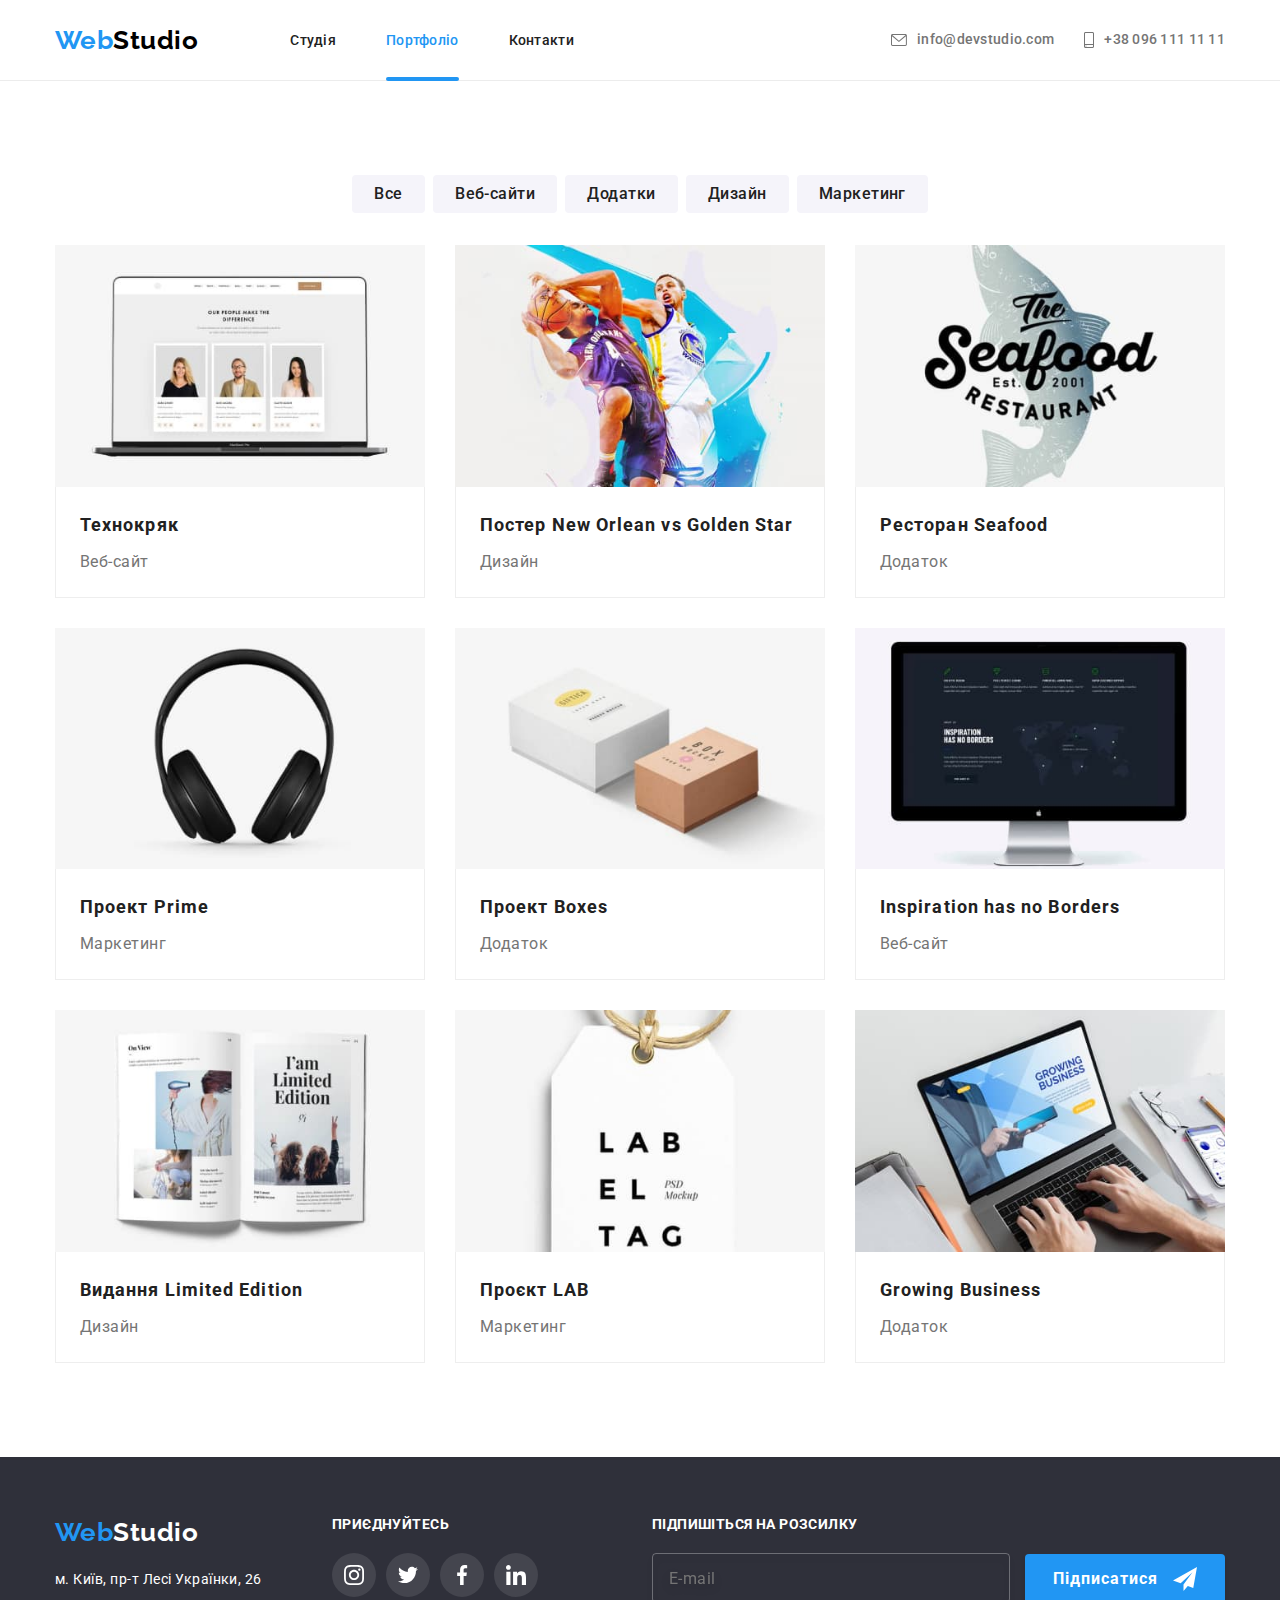
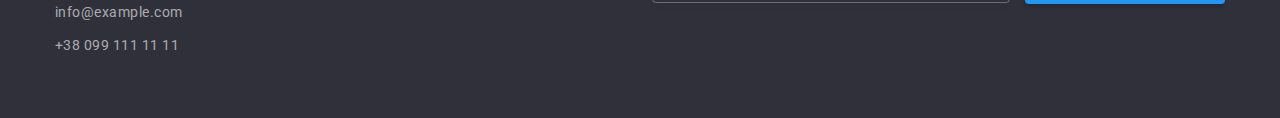
==== portfolio.html @ dfc49bd6 "HW-8" ====
<!DOCTYPE html>
<html lang="ru">
  <head>
    <meta charset="UTF-8" />
    <meta http-equiv="X-UA-Compatible" content="IE=edge" />
    <meta name="viewport" content="width=device-width, initial-scale=1.0" />
    <title>Портфолио</title>

    <link
      rel="stylesheet"
      href="https://fonts.googleapis.com/css2?family=Raleway:wght@700&family=Roboto:wght@400;500;700;900&display=swap"
    />

    <link
      rel="stylesheet"
      href="https://cdnjs.cloudflare.com/ajax/libs/modern-normalize/1.1.0/modern-normalize.min.css"
    />

    <link rel="stylesheet" href="./css/main.min.css" />
  </head>
  <body>
    <!-- Шапка страницы -->
    <header class="header">
      <div class="container header__container">
        <a class="logo header__logo--positioning" href="./index.html"><span class="logo__initial">Web</span>Studio</a>
        <button data-mobile-menu-open class="button header__button-mobile-menu" type="button"
          aria-label="Відкрити меню навігації по сайту">
          <svg class="icon header__icon-menu" width="24" height="16">
            <use href="./images/icons.svg#icon-menu"></use>
          </svg>
        </button>
        <div data-mobile-menu class="mobile-menu mobile-menu--hidden">
          <button data-mobile-menu-close class="button header__button-mobile-menu header__button-mobile-menu--close"
            type="button" aria-label="Закрити меню навігації по сайту">
            <svg class="icon header__icon-menu" width="24" height="16">
              <use href="./images/icons.svg#icon-menu-close"></use>
            </svg>
          </button>
          <nav class="mobile-menu__nav mobile-menu__nav--gap">
            <ul class="list mobile-menu__list">
              <li class="mobile-menu__item--positioning">
                <a class="mobile-menu__link" href="./index.html">Студія</a>
              </li>
              <li class="mobile-menu__item--positioning">
                <a class="mobile-menu__link mobile-menu__item--current" href="./portfolio.html">Портфоліо</a>
              </li>
              <li class="mobile-menu__item--positioning">
                <a class="mobile-menu__link" href="#">Контакти</a>
              </li>
            </ul>
          </nav>
          <div class="mobile-menu__contact-thumb">
            <a class="mobile-menu__link mobile-menu__contact-tel mobile-menu__contact--positioning"
              href="tel:+380961111111">
              +38 096 111 11 11
            </a>
            <a class="mobile-menu__link mobile-menu__contact-mail mobile-menu__contact--positioning"
              href="mailto:info@devstudio.com">
              info@devstudio.com
            </a>
          </div>
          <ul class="list mobile-menu__social">
            <li class="mobile-menu__social-line mobile-menu__social-item--positioning">
              <a class="mobile-menu__link mobile-menu__social-item" href="#">Instagram</a>
            </li>
            <li class="mobile-menu__social-line mobile-menu__social-item--positioning">
              <a class="mobile-menu__link mobile-menu__social-item" href="#">Twitter</a>
            </li>
            <li class="mobile-menu__social-line mobile-menu__social-item--positioning">
              <a class="mobile-menu__link mobile-menu__social-item" href="#">Facebook</a>
            </li>
            <li class="mobile-menu__social-line mobile-menu__social-item--positioning">
              <a class="mobile-menu__link mobile-menu__social-item" href="#">LinkedIn</a>
            </li>
          </ul>
        </div>
        <nav class="menu-nav menu-nav--gap">
          <ul class="list menu-nav__list menu-nav--gap">
            <li class="menu-nav__item--positioning">
              <a class="link menu-nav__link" href="./index.html">Студія</a>
            </li>
            <li class="menu-nav__item--positioning">
              <a class="link menu-nav__link menu-nav__link--current" href="./portfolio.html">Портфоліо</a>
            </li>
            <li class="menu-nav__item--positioning">
              <a class="link menu-nav__link" href="#">Контакти</a>
            </li>
          </ul>
        </nav>
        <div class="header__contact-thumb">
          <a class="link header__contact header__contact--positioning" href="mailto:info@devstudio.com">
            <svg class="header__icon header__icon--positioning" width="16" height="12">
              <use href="./images/icons.svg#icon-envelope"></use>
            </svg>
            info@devstudio.com
          </a>
          <a class="link header__contact header__contact--positioning" href="tel:+380961111111">
            <svg class="header__icon header__icon--positioning" width="10" height="16">
              <use href="./images/icons.svg#icon-smartphone"></use>
            </svg>
            +38 096 111 11 11
          </a>
        </div>
      </div>
    </header>
    <main>
      <section class="section example">
        <div class="container">
          <h1 class="visually-hidden">Зразки робіт</h1>
          <ul class="list example__filter-list example__filter-list--positioning">
            <li class="example__filter-item--positioning">
              <button class="button example__button" type="button">Все</button>
            </li>
            <li class="example__filter-item--positioning">
              <button class="button example__button" type="button">Веб-сайти</button>
            </li>
            <li class="example__filter-item--positioning">
              <button class="button example__button" type="button">Додатки</button>
            </li>
            <li class="example__filter-item--positioning">
              <button class="button example__button" type="button">Дизайн</button>
            </li>
            <li class="example__filter-item--positioning">
              <button class="button example__button" type="button">Маркетинг</button>
            </li>
          </ul>
          <ul class="list example__list">
            <li class="example__item">
              <article class="product-card">
                <div class="product-card__img-thumb">
                  <img class="img" srcset="./images/example1@2x.jpg 2x" src="./images/example1.jpg" alt="Зразок веб-сайту" width="370" height="295" />
                  <div class="product-card__img-overlay">
                    <p class="product-card__img-description">
                      Ресурс пропонує комплексні пропозиції з різним рівнем функціоналу та сервісів. Все це дозволить
                      відвідувачу отримати вичерпні відомості про компанію чи приватну особу.
                    </p>
                  </div>
                </div>
                <div class="product-card__tablet">
                  <h2 class="product-card__title title">Технокряк</h2>
                  <p>Веб-сайт</p>
                </div>
              </article>
            </li>
            <li class="example__item">
              <article class="product-card">
                <div class="product-card__img-thumb">
                  <img class="img" srcset="./images/example2@2x.jpg 2x" src="./images/example2.jpg" alt="Зразок дизайну постера" width="370" height="295" />
                  <div class="product-card__img-overlay">
                    <p class="product-card__img-description">
                      Ресурс пропонує комплексні пропозиції з різним рівнем функціоналу та сервісів. Все це дозволить
                      відвідувачу отримати вичерпні відомості про компанію чи приватну особу.
                    </p>
                  </div>
                </div>
                <div class="product-card__tablet">
                  <h2 class="product-card__title title">
                    Постер New Orlean vs Golden Star
                  </h2>
                  <p>Дизайн</p>
                </div>
              </article>
            </li>
            <li class="example__item">
              <article class="product-card">
                <div class="product-card__img-thumb">
                  <img class="img" srcset="./images/example3@2x.jpg 2x" src="./images/example3.jpg" alt="Зразок додатку" width="370" height="295" />
                  <div class="product-card__img-overlay">
                    <p class="product-card__img-description">
                      Ресурс пропонує комплексні пропозиції з різним рівнем функціоналу та сервісів. Все це дозволить
                      відвідувачу отримати вичерпні відомості про компанію чи приватну особу.
                    </p>
                  </div>
                </div>
                <div class="product-card__tablet">
                  <h2 class="product-card__title title">Ресторан Seafood</h2>
                  <p>Додаток</p>
                </div>
              </article>
            </li>
            <li class="example__item">
              <article class="product-card">
                <div class="product-card__img-thumb">
                  <img class="img" srcset="./images/example4@2x.jpg 2x" src="./images/example4.jpg" alt="Зразок маркетинг-проекту" width="370" height="295" />
                  <div class="product-card__img-overlay">
                    <p class="product-card__img-description">
                      Ресурс пропонує комплексні пропозиції з різним рівнем функціоналу та сервісів. Все це дозволить
                      відвідувачу отримати вичерпні відомості про компанію чи приватну особу.
                    </p>
                  </div>
                </div>
                <div class="product-card__tablet">
                  <h2 class="product-card__title title">Проект Prime</h2>
                  <p>Маркетинг</p>
                </div>
              </article>
            </li>
            <li class="example__item">
              <article class="product-card">
                <div class="product-card__img-thumb">
                  <img class="img" srcset="./images/example5@2x.jpg 2x" src="./images/example5.jpg" alt="Зразок додатку" width="370" height="295" />
                  <div class="product-card__img-overlay">
                    <p class="product-card__img-description">
                      Ресурс пропонує комплексні пропозиції з різним рівнем функціоналу та сервісів. Все це дозволить
                      відвідувачу отримати вичерпні відомості про компанію чи приватну особу.
                    </p>
                  </div>
                </div>
                <div class="product-card__tablet">
                  <h2 class="product-card__title title">Проект Boxes</h2>
                  <p>Додаток</p>
                </div>
              </article>
            </li>
            <li class="example__item">
              <article class="product-card">
                <div class="product-card__img-thumb">
                  <img class="img" srcset="./images/example6@2x.jpg 2x" src="./images/example6.jpg" alt="Зразок веб-сайту" width="370" height="295" />
                  <div class="product-card__img-overlay">
                    <p class="product-card__img-description">
                      Ресурс пропонує комплексні пропозиції з різним рівнем функціоналу та сервісів. Все це дозволить
                      відвідувачу отримати вичерпні відомості про компанію чи приватну особу.
                    </p>
                  </div>
                </div>
                <div class="product-card__tablet">
                  <h2 class="product-card__title title">Inspiration has no Borders</h2>
                  <p>Веб-сайт</p>
                </div>
              </article>
            </li>
            <li class="example__item">
              <article class="product-card">
                <div class="product-card__img-thumb">
                  <img class="img" srcset="./images/example7@2x.jpg 2x" src="./images/example7.jpg" alt="Зразок дизайну" width="370" height="295" />
                  <div class="product-card__img-overlay">
                    <p class="product-card__img-description">
                      Ресурс пропонує комплексні пропозиції з різним рівнем функціоналу та сервісів. Все це дозволить
                      відвідувачу отримати вичерпні відомості про компанію чи приватну особу.
                    </p>
                  </div>
                </div>
                <div class="product-card__tablet">
                  <h2 class="product-card__title title">Видання Limited Edition</h2>
                  <p>Дизайн</p>
                </div>
              </article>
            </li>
            <li class="example__item">
              <article class="product-card">
                <div class="product-card__img-thumb">
                  <img class="img" srcset="./images/example8@2x.jpg 2x" src="./images/example8.jpg" alt="Зразок маркетинг-проекту" width="370" height="295" />
                  <div class="product-card__img-overlay">
                    <p class="product-card__img-description">
                      Ресурс пропонує комплексні пропозиції з різним рівнем функціоналу та сервісів. Все це дозволить
                      відвідувачу отримати вичерпні відомості про компанію чи приватну особу.
                    </p>
                  </div>
                </div>
                <div class="product-card__tablet">
                  <h2 class="product-card__title title">Проєкт LAB</h2>
                  <p>Маркетинг</p>
                </div>
              </article>
            </li>
            <li class="example__item">
              <article class="product-card">
                <div class="product-card__img-thumb">
                  <img class="img" srcset="./images/example9@2x.jpg 2x" src="./images/example9.jpg" alt="Зразок додатку" width="370" height="295" />
                  <div class="product-card__img-overlay">
                    <p class="product-card__img-description">
                      Ресурс пропонує комплексні пропозиції з різним рівнем функціоналу та сервісів. Все це дозволить
                      відвідувачу отримати вичерпні відомості про компанію чи приватну особу.
                    </p>
                  </div>
                </div>
                <div class="product-card__tablet">
                  <h2 class="product-card__title title">Growing Business</h2>
                  <p>Додаток</p>
                </div>
              </article>
            </li>
          </ul>
        </div>
      </section>
    </main>
    <!-- Футер страницы -->
    <footer class="footer">
      <div class="container">
        <div class="footer__body">
          <div class="footer--gap">
            <div class="address--positioning">
              <a class="logo logo--inverse-color logo--positioning" href="./index.html"><span
                  class="logo__initial">Web</span>Studio</a>
              <address class="address">
                <p class="address__item--positioning">
                  м. Київ, пр-т Лесі Українки, 26
                </p>
                <a class="link address__contact address__item--positioning"
                  href="mailto:info@example.com">info@example.com</a>
                <a class="link address__contact" href="tel:+380991111111">+38 099 111 11 11</a>
              </address>
            </div>
            <div>
              <h2 class="footer__title footer__title--positioning">
                Приєднуйтесь
              </h2>
              <ul class="list contact-list">
                <li class="contact-list__item--positioning">
                  <a class="contact-list__link contact-list__link--dark-background" href="#" aria-label="Instagram">
                    <svg class="icon" width="20" height="20">
                      <use href="./images/icons.svg#icon-instagram"></use>
                    </svg>
                  </a>
                </li>
                <li class="contact-list__item--positioning">
                  <a class="contact-list__link contact-list__link--dark-background" href="#" aria-label="Twitter">
                    <svg class="icon" width="20" height="20">
                      <use href="./images/icons.svg#icon-twitter"></use>
                    </svg>
                  </a>
                </li>
                <li class="contact-list__item--positioning">
                  <a class="contact-list__link contact-list__link--dark-background" href="#" aria-label="Facebook">
                    <svg class="icon" width="20" height="20">
                      <use href="./images/icons.svg#icon-facebook"></use>
                    </svg>
                  </a>
                </li>
                <li class="contact-list__item--positioning">
                  <a class="contact-list__link contact-list__link--dark-background" href="#" aria-label="Linkedin">
                    <svg class="icon" width="20" height="20">
                      <use href="./images/icons.svg#icon-linkedin"></use>
                    </svg>
                  </a>
                </li>
              </ul>
            </div>
          </div>
          <div class="form-subscribe--positioning">
            <h2 class="footer__title footer__title--positioning">
              Підпишіться на розсилку
            </h2>
            <div class="form-subscribe__container">
              <form class="form-subscribe" name="form-subscribe" autocomplete="on" validate>
                <label class="form__label">
                  <input type="email" class="form-subscribe__input form-subscribe__input--positioning" name="email"
                    placeholder="E-mail" />
                </label>
                <button class="button form-subscribe__button form__button" type="submit">
                  Підписатися
                  <svg class="form-subscribe__icon form-subscribe__icon--positioning" width="24" height="24">
                    <use href="./images/icons.svg#icon-send"></use>
                  </svg>
                </button>
              </form>
            </div>
          </div>
        </div>
      </div>
    </footer>

    <!-- Скрипт открытия мобильного меню -->
    <script src="./js/mobile-menu.js"></script>
  </body>
</html>
---- css/main.min.css ----
:root{--color-background-main: #ffffff;--color-background-secondary: #2f303a;--color-background-accent: #2196f3;--color-background-hero: #c4c4c4;--color-background-team: #f5f4fa;--color-background-button-hero: #2196f3;--color-background-button-hero-hover: #188ce8;--color-background-button-example: #f5f4fa;--color-background-button-example-hover: #2196f3;--color-text-main: #757575;--color-text-secondary: #ffffff;--color-text-button-hero: #ffffff;--color-text-button-example: #212121;--color-text-button-example-hover: #ffffff;--color-text-button-modal: #000000;--color-text-title: #212121;--color-text-address: #ffffff;--color-text-input: #000000;--color-logo-first: #2196f3;--color-logo-second-header: #000000;--color-logo-second-footer: #ffffff;--color-link: #212121;--color-link-hover: #2196f3;--color-link-contact-header: #757575;--color-link-contact-footer: rgba(255, 255, 255, 0.6);--color-icon-header: #757575;--color-icon-link: #afb1b8;--color-icon-link-hover: #ffffff;--color-icon-link-footer: #ffffff;--color-icon-link-hover: #ffffff;--color-border-header: #ececec;--color-border-example-title: #eeeeee;--font-family-main: "Roboto", sans-serif;--font-family-logo: "Raleway", sans-serif;--transition-duration: 250ms;--transition-timing-function: cubic-bezier(0.4, 0, 0.2, 1)}h1,h2,h3,p,ul{margin:0}.visually-hidden{position:absolute;width:1px;height:1px;margin:-1px;border:0;padding:0;white-space:nowrap;-webkit-clip-path:inset(100%);clip-path:inset(100%);clip:rect(0 0 0 0);overflow:hidden}.container{margin:0 auto;padding:0 15px;width:100%;max-width:480px}@media screen and (min-width: 768px){.container{max-width:768px}}@media screen and (min-width: 1200px){.container{max-width:1200px}}.logo{display:block;font-family:var(--font-family-logo);font-weight:700;font-size:24px;line-height:1.17;text-decoration:none;color:var(--color-logo-second-header)}@media screen and (min-width: 1200px){.logo{font-size:26px;line-height:1.19}}.logo__initial{color:var(--color-logo-first)}.logo--inverse-color{color:var(--color-logo-second-footer)}.logo--positioning{margin-bottom:20px}.list{padding-left:0px;list-style:none}.link{display:block;color:var(--color-link);text-decoration:none;transition:color var(--transition-duration) var(--transition-timing-function)}.link:hover,.link:focus{color:var(--color-link-hover)}.button{min-width:73px;font-family:inherit;font-size:16px;border-radius:4px;border:none;text-align:center;cursor:pointer}.section{padding-top:60px;padding-bottom:60px}@media screen and (min-width: 1200px){.section{padding-top:94px;padding-bottom:94px}}.title{color:var(--color-text-title);font-size:28px;line-height:1.18;letter-spacing:.03em}@media screen and (min-width: 1200px){.title{font-size:36px;line-height:1.17}}.title--positioning{margin-bottom:30px}@media screen and (min-width: 1200px){.title--positioning{margin-bottom:50px}}.img{display:block;width:100%;height:auto}.icon{fill:currentColor}.form__title{text-align:center;font-size:20px;line-height:1.5}@media screen and (min-width: 1200px){.form__title{line-height:1.15}}.form__title--positioning{margin-bottom:12px}.form__label{font-size:12px;line-height:1.167;letter-spacing:.01em}.form__label--positioning{margin-bottom:4px}.form__field{position:relative;color:var(--color-text-title);transition:color var(--transition-duration) var(--transition-timing-function)}.form__field:hover,.form__field:focus-within{color:var(--color-link-hover)}.form__input{display:block;padding:12px 12px 12px 42px;height:40px;width:100%;font-size:14px;letter-spacing:.01em;border:1px solid rgba(33,33,33,.2);border-radius:4px;outline:0px;color:var(--color-text-input);transition:border-color var(--transition-duration) var(--transition-timing-function)}@media screen and (min-width: 1200px){.form__input{font-size:12px}}.form__field:hover .form__input,.form__field:focus-within .form__input{border-color:var(--color-link-hover)}.form__input::-moz-placeholder{color:rgba(117,117,117,.5)}.form__input:-ms-input-placeholder{color:rgba(117,117,117,.5)}.form__input::placeholder{color:rgba(117,117,117,.5)}.form__input--positioning{margin-bottom:10px}.form__icon{position:absolute;top:10px;left:18px}.form__textarea{padding:12px 12px 12px 20px;resize:none;height:120px}.form__textarea--positioning{margin-bottom:20px}.form__checkbox{display:flex;justify-content:center;align-items:center;font-size:12px;line-height:1.167;letter-spacing:.03em}@media screen and (min-width: 1200px){.form__checkbox{font-size:14px;line-height:1.714}}.form__checkbox--positioning{margin-bottom:30px}.form__input-checkbox:checked~.form__icon-checkbox{display:none}.form__input-checkbox:focus~.form__icon-checkbox{outline:1px dotted currentColor}.form__icon-checkbox--positioning{margin-right:8px}.form__icon-checkbox-check{display:none}.form__input-checkbox:checked~.form__icon-checkbox-check{display:block}.form__input-checkbox:focus~.form__icon-checkbox-check{outline:1px dotted currentColor}.form__icon-checkbox-check--positioning{margin-right:8px}.form__link-term{display:inline;text-decoration:underline;color:var(--color-link-hover)}.form__button{display:block;padding:10px;width:200px;background-color:var(--color-background-button-hero);box-shadow:0px 4px 4px rgba(0,0,0,.15);font-weight:700;line-height:1.875;letter-spacing:.06;color:var(--color-text-button-hero);transition:background-color var(--transition-duration) var(--transition-timing-function)}.form__button:hover,.form__button:focus{background-color:var(--color-background-button-hero-hover)}.form__button--positioning{margin-right:auto;margin-left:auto}body{background-color:var(--color-background-main);color:var(--color-text-main);font-family:var(--font-family-main);letter-spacing:.03em}.header{font-weight:500;font-size:14px;line-height:1.143;border-bottom:1px solid var(--color-border-header)}.header__button-mobile-menu{min-width:40px;min-height:40px;background-color:rgba(0,0,0,0);color:var(--color-text-button-modal);transition:color var(--transition-duration) var(--transition-timing-function)}.header__button-mobile-menu:hover,.header__button-mobile-menu:focus{color:var(--color-background-button-example-hover)}.header__button-mobile-menu--close{position:absolute;top:10px;right:15px}@media screen and (min-width: 768px){.header__button-mobile-menu{display:none}}.header__contact-thumb{display:none}@media screen and (min-width: 768px){.header__contact-thumb{display:block}}@media screen and (min-width: 1200px){.header__contact-thumb{display:flex}}.header__contact{display:flex;align-items:center;letter-spacing:.02em;color:var(--color-link-contact-header);font-size:12px;line-height:1.17}@media screen and (min-width: 1200px){.header__contact{font-size:14px;line-height:1.14}}@media screen and (max-width: 1199px){.header__contact--positioning:not(:last-child){margin-bottom:10px}}@media screen and (min-width: 1200px){.header__contact--positioning:not(:last-child){margin-right:30px}}.header__icon{fill:var(--color-icon-header);transition:fill var(--transition-duration) var(--transition-timing-function)}.link:hover .header__icon,.link:focus .header__icon,.link:visited .header__icon{fill:currentColor}.header__icon--positioning{margin-right:8px}@media screen and (min-width: 1200px){.header__icon--positioning{margin-right:10px}}.header__container{display:flex;align-items:center;height:60px}@media screen and (min-width: 768px){.header__container{height:80px}}.header__logo--positioning{margin-right:auto}@media screen and (min-width: 768px){.header__logo--positioning{margin-right:87px}}@media screen and (min-width: 1200px){.header__logo--positioning{margin-right:92px}}.menu-nav{display:none;letter-spacing:.02em}@media screen and (min-width: 768px){.menu-nav{display:flex;align-items:center}}.menu-nav--gap{margin-right:auto}.menu-nav__list{display:flex;align-items:center}.menu-nav__item--positioning:not(:last-child){margin-right:50px}.menu-nav__link{padding-top:33px;padding-bottom:33px}.menu-nav__link--current{position:relative;color:var(--color-link-hover)}.menu-nav__link--current::after{position:absolute;bottom:0;left:0;width:100%;height:4px;background-color:var(--color-background-accent);border-radius:2px;content:""}.mobile-menu{position:fixed;top:0;left:0;height:100%;width:100%;overflow-y:scroll;display:flex;flex-direction:column;padding-top:48px;padding-left:40px;padding-bottom:48px;background-color:var(--color-background-main);box-shadow:0px 4px 8px rgba(0,0,0,.04),0px 2px 4px rgba(0,0,0,.08),0px 1px 3px rgba(0,0,0,.16);transform:translate(0%, 0%) scale(1);transition:transform var(--transition-duration) var(--transition-timing-function)}.mobile-menu--hidden{transform:translate(100%, -100%) scale(0)}.mobile-menu__nav{font-size:40px;line-height:1.18;letter-spacing:.02em}.mobile-menu__nav--gap{margin-bottom:auto}.mobile-menu__link{display:block;text-decoration:none;color:var(--color-link)}.mobile-menu__item--positioning:not(:last-child){margin-bottom:32px}.mobile-menu__item--current{color:var(--color-link-hover)}.mobile-menu__contact-thumb{margin-bottom:64px}.mobile-menu__contact--positioning:not(:last-child){margin-bottom:32px}.mobile-menu__contact-tel{font-size:32px;line-height:1.18;letter-spacing:.02em;color:var(--color-link-hover)}@media screen and (min-width: 340px){.mobile-menu__contact-tel{font-size:34px}}.mobile-menu__contact-mail{font-size:24px;line-height:1.18;letter-spacing:.02em;color:var(--color-text-main)}.mobile-menu__social{display:flex;flex-wrap:wrap}.mobile-menu__social-item{font-size:18px;line-height:1.22;letter-spacing:.02em;color:var(--color-link-hover)}.mobile-menu__social-item--positioning:not(:last-child){margin-right:20px}.mobile-menu__social-line{position:relative}.mobile-menu__social-line:not(:last-child)::after{content:"";position:absolute;top:0;right:-10px;height:22px;width:0px;border:1px solid rgba(33,33,33,.2)}.hero{padding-top:118px;padding-bottom:118px;max-width:480px;width:100%;height:400px;background-color:var(--color-background-hero);background-image:linear-gradient(rgba(47, 48, 58, 0.4), rgba(47, 48, 58, 0.4)),url(../images/hero-mobile.jpg);background-position:center;background-size:cover;color:var(--color-text-secondary);text-align:center}@media(min-device-pixel-ratio: 2),(-webkit-min-device-pixel-ratio: 2),(min-resolution: 2dppx),(min-resolution: 192dpi){.hero{background-image:linear-gradient(rgba(47, 48, 58, 0.4), rgba(47, 48, 58, 0.4)),url(../images/hero-mobile@2x.jpg)}}@media screen and (min-width: 768px){.hero{max-width:768px;background-image:linear-gradient(rgba(47, 48, 58, 0.4), rgba(47, 48, 58, 0.4)),url(../images/hero-tablet.jpg)}}@media screen and (min-width: 768px)and (min-device-pixel-ratio: 2),screen and (min-width: 768px)and (-webkit-min-device-pixel-ratio: 2),screen and (min-width: 768px)and (min-resolution: 2dppx),screen and (min-width: 768px)and (min-resolution: 192dpi){.hero{background-image:linear-gradient(rgba(47, 48, 58, 0.4), rgba(47, 48, 58, 0.4)),url(../images/hero-tablet@2x.jpg)}}@media screen and (min-width: 1200px){.hero{padding-top:200px;padding-bottom:200px;max-width:1600px;height:600px;background-image:linear-gradient(rgba(47, 48, 58, 0.4), rgba(47, 48, 58, 0.4)),url(../images/hero.jpg)}}@media screen and (min-width: 1200px)and (min-device-pixel-ratio: 2),screen and (min-width: 1200px)and (-webkit-min-device-pixel-ratio: 2),screen and (min-width: 1200px)and (min-resolution: 2dppx),screen and (min-width: 1200px)and (min-resolution: 192dpi){.hero{background-image:linear-gradient(rgba(47, 48, 58, 0.4), rgba(47, 48, 58, 0.4)),url(../images/hero@2x.jpg)}}.hero__title{max-width:360px;width:100%;font-weight:900;font-size:26px;line-height:1.62;letter-spacing:.06em;text-transform:uppercase;text-align:center}@media screen and (min-width: 1200px){.hero__title{max-width:696px;font-size:44px;line-height:1.36}}.hero__title--positioning{margin:0px auto 30px}.hero__button{padding:10px 24px;color:var(--color-text-button-hero);font-weight:700;line-height:1.875;letter-spacing:.06em;background-color:var(--color-background-button-hero);box-shadow:0px 4px 4px rgba(0,0,0,.15);transition:background-color var(--transition-duration) var(--transition-timing-function)}@media screen and (min-width: 1200px){.hero__button{padding:10px 32px}}.hero__button:hover,.hero__button:focus{background-color:var(--color-background-button-hero-hover)}.hero__container--positioning{margin-left:auto;margin-right:auto}.benefit__list{display:flex;flex-wrap:wrap;gap:30px}.benefit__item{flex-basis:100%}@media screen and (min-width: 768px){.benefit__item{flex-basis:calc((100% - 30px)/2)}}@media screen and (min-width: 1200px){.benefit__item{flex-basis:calc((100% - 90px)/4)}}.benefit__div{padding-top:25px;padding-bottom:25px;border-radius:4px;background-color:var(--color-background-team)}.benefit__div--positioning{margin-bottom:30px}.benefit__icon{display:block}.benefit__icon--positioning{margin-left:auto;margin-right:auto}.benefit__title{font-size:14px;line-height:1.14;text-transform:uppercase;text-align:center}@media screen and (min-width: 768px){.benefit__title{text-align:left}}.benefit__title--positioning{margin-bottom:10px}.benefit__text{font-size:14px;line-height:1.71}.presentation{display:none;padding-top:0px;text-align:center}@media screen and (min-width: 1200px){.presentation{display:block}}.presentation__list{display:flex}.presentation__item{position:relative}.presentation__item--positioning:not(:last-child){margin-right:30px}.presentation__img{max-width:370px}.presentation__title{position:absolute;bottom:0;display:flex;justify-content:center;align-items:center;width:100%;height:70px;background-color:rgba(47,48,58,.8);font-size:14px;text-transform:uppercase;color:var(--color-text-secondary)}.team{line-height:1.19;text-align:center;background-color:var(--color-background-team)}.team__list{display:flex;flex-wrap:wrap;gap:30px}.team-card{background-color:var(--color-background-main);border-radius:0px 0px 4px 4px;box-shadow:0px 1px 3px rgba(0,0,0,.12),0px 1px 1px rgba(0,0,0,.14),0px 2px 1px rgba(0,0,0,.2);flex-basis:100%}@media screen and (min-width: 768px){.team-card{flex-basis:calc((100% - 30px)/2)}}@media screen and (min-width: 1200px){.team-card{flex-basis:calc((100% - 90px)/4)}}.team-card__img{max-width:450px}@media screen and (min-width: 768px){.team-card__img{max-width:354px}}@media screen and (min-width: 1200px){.team-card__img{max-width:270px}}.team-card__tablet{padding:30px 0px}.team-card__name{font-weight:500;font-size:16px;color:var(--color-text-title)}.team-card__name--positioning{margin-bottom:10px}.team-card__profession--positioning{margin-bottom:16px}.contact-list{display:flex;justify-content:center}.contact-list__item--positioning:not(:last-child){margin-right:10px}.contact-list__link{display:flex;justify-content:center;align-items:center;width:44px;height:44px;border-radius:50%;color:var(--color-icon-link);transition:color var(--transition-duration) var(--transition-timing-function),background-color var(--transition-duration) var(--transition-timing-function)}.contact-list__link:hover,.contact-list__link:focus{color:var(--color-icon-link-hover);background-color:var(--color-link-hover)}.contact-list__link--dark-background{color:var(--color-icon-link-footer);background-color:rgba(255,255,255,.1)}.client{text-align:center}.client__list{display:flex;flex-wrap:wrap;gap:30px}.client__item{flex-basis:calc((100% - 30px)/2)}@media screen and (min-width: 768px){.client__item{flex-basis:calc((100% - 60px)/3)}}@media screen and (min-width: 1200px){.client__item{flex-basis:calc((100% - 150px)/6)}}.client__link{padding-top:16px;padding-bottom:16px;height:92px;color:var(--color-icon-link);border:1px solid var(--color-icon-link);border-radius:4px;transition:color var(--transition-duration) var(--transition-timing-function),background-color var(--transition-duration) var(--transition-timing-function)}.client__link:hover,.client__link:focus{color:var(--color-link-hover);border-color:var(--color-link-hover)}.footer{padding:60px 0px;background-color:var(--color-background-secondary);font-size:14px;line-height:1.714}.footer--gap{margin-bottom:60px}@media screen and (min-width: 768px){.footer--gap{display:flex;margin-left:61px}}@media screen and (min-width: 1200px){.footer--gap{margin-left:0px;margin-bottom:0px;margin-right:auto}}.footer__body{text-align:center}@media screen and (min-width: 1200px){.footer__body{display:flex;text-align:left}}.footer__title{font-size:14px;line-height:1.14;letter-spacing:.03em;text-transform:uppercase;color:var(--color-text-address)}.footer__title--positioning{margin-bottom:20px}@media screen and (min-width: 768px)and (max-width: 1199px){.footer__title--positioning{margin-top:5px}}.address{color:var(--color-text-address);font-style:normal}.address--positioning{margin-bottom:60px}@media screen and (min-width: 768px){.address--positioning{margin-bottom:0px;margin-right:165px}}@media screen and (min-width: 1200px){.address--positioning{margin-right:70px}}.address__item--positioning{margin-bottom:8px}@media screen and (min-width: 1200px){.address__item--positioning{margin-bottom:9px}}.address__contact{color:var(--color-link-contact-footer)}.form-subscribe__container{display:flex}.form-subscribe__label{font-size:12px;line-height:1.167;letter-spacing:.01em}.form-subscribe__input{padding:15px 16px;width:100%;height:50px;border:1px solid rgba(255,255,255,.3);filter:drop-shadow(0px 4px 4px rgba(0, 0, 0, 0.15));border-radius:4px;font-size:16px;line-height:1.25;letter-spacing:.03em;color:rgba(255,255,255,.6);background-color:rgba(0,0,0,0)}@media screen and (min-width: 768px){.form-subscribe__input{width:450px}}@media screen and (min-width: 1200px){.form-subscribe__input{width:358px}}.form-subscribe__input--positioning{margin-bottom:20px}@media screen and (min-width: 1200px){.form-subscribe__input--positioning{margin-bottom:0px;margin-right:12px}}.form-subscribe__button{display:inline-block;justify-content:center;align-items:center;letter-spacing:.06em}.form-subscribe__icon{vertical-align:middle}.form-subscribe__icon--positioning{margin-left:12px}@media screen and (min-width: 1200px){.form-subscribe__icon--positioning{margin-left:10px}}@media screen and (min-width: 768px)and (max-width: 1199px){.form-subscribe--positioning{margin-left:151px;margin-right:137px}}.backdrop-modal{position:fixed;top:0;left:0;height:100%;width:100%;padding:94px 15px;background-color:rgba(0,0,0,.2);opacity:1;visibility:visible;overflow-y:scroll;transition:opacity var(--transition-duration) var(--transition-timing-function),visibility var(--transition-duration) var(--transition-timing-function)}.backdrop-modal--hidden{opacity:0;pointer-events:none;visibility:hidden}.modal{position:relative;left:50%;transform:translateX(-50%) scale(1);padding:40px;max-width:450px;background-color:var(--color-background-main);box-shadow:0px 1px 3px rgba(0,0,0,.12),0px 1px 1px rgba(0,0,0,.14),0px 2px 1px rgba(0,0,0,.2);border-radius:4px;transition:transform var(--transition-duration) var(--transition-timing-function)}@media screen and (min-width: 768px){.modal{top:50%;transform:translate(-50%, -50%) scale(1)}}@media screen and (min-width: 1200px){.modal{max-width:528px}}.backdrop-modal--hidden .modal{transform:translateX(-50%) scale(0)}@media screen and (min-width: 768px){.backdrop-modal--hidden .modal{transform:translate(-50%, -50%) scale(0)}}.modal__close{position:absolute;top:8px;right:8px;height:30px;min-width:30px;display:flex;justify-content:center;align-items:center;background-color:var(--color-background-main);border:1px solid rgba(0,0,0,.1);border-radius:50%;color:var(--color-text-button-modal);transition:color var(--transition-duration) var(--transition-timing-function)}.modal__close:focus,.modal__close:hover{color:var(--color-background-button-example-hover)}.example{line-height:1.875}.example__filter-list{display:flex;flex-wrap:wrap;justify-content:left;max-width:326px;width:100%}@media screen and (min-width: 768px){.example__filter-list{justify-content:center;max-width:100%}}.example__filter-list--positioning{margin-bottom:40px}@media screen and (min-width: 768px){.example__filter-list--positioning{margin-bottom:14px}}@media screen and (min-width: 1200px){.example__filter-list--positioning{margin-bottom:32px}}.example__filter-item--positioning:not(:last-child){margin-right:8px}@media screen and (max-width: 767px){.example__filter-item--positioning:not(:last-child):nth-child(-n+3){margin-bottom:15px}.example__filter-item--positioning:not(:last-child):nth-child(3){margin-right:0px}}.example__button{padding:6px 22px;color:var(--color-text-button-example);font-weight:500;line-height:1.62;letter-spacing:inherit;background-color:var(--color-background-button-example);transition:color var(--transition-duration) var(--transition-timing-function),background-color var(--transition-duration) var(--transition-timing-function),box-shadow var(--transition-duration) var(--transition-timing-function)}.example__button:hover,.example__button:focus{color:var(--color-text-button-example-hover);background-color:var(--color-background-button-example-hover);box-shadow:0px 3px 1px rgba(0,0,0,.1),0px 1px 2px rgba(0,0,0,.08),0px 2px 2px rgba(0,0,0,.12)}.example__list{display:flex;flex-wrap:wrap;gap:30px}.example__item{flex-basis:100%;max-width:450px}@media screen and (min-width: 768px){.example__item{flex-basis:calc((100% - 30px)/2);max-width:354px}}@media screen and (min-width: 1200px){.example__item{flex-basis:calc((100% - 60px)/3);max-width:370px}}.product-card{width:100%;transition:box-shadow var(--transition-duration) var(--transition-timing-function)}.product-card:hover{box-shadow:0px 1px 1px rgba(0,0,0,.12),0px 4px 4px rgba(0,0,0,.06),1px 4px 6px rgba(0,0,0,.16)}.product-card__img-thumb{position:relative;overflow:hidden}.product-card__img-overlay{position:absolute;top:0px;left:0px;width:100%;height:100%;padding-top:77px;padding-right:24px;padding-bottom:77px;padding-left:24px;overflow-y:auto;background-color:rgba(33,150,243,.9);transform:translateY(100%);transition:transform var(--transition-duration) var(--transition-timing-function)}@media screen and (min-width: 768px){.product-card__img-overlay{padding-top:49px}}@media screen and (min-width: 1200px){.product-card__img-overlay{padding-top:63px;padding-bottom:63px}}.product-card:hover .product-card__img-overlay{transform:translateY(0)}.product-card__img-description{font-size:18px;line-height:1.56;color:var(--color-text-secondary)}.product-card__tablet{padding:20px 24px;border-right:1px solid var(--color-border-example-title);border-bottom:1px solid var(--color-border-example-title);border-left:1px solid var(--color-border-example-title)}.product-card__title{font-size:18px;line-height:2;letter-spacing:.06em;margin-bottom:4px}/*# sourceMappingURL=main.min.css.map */
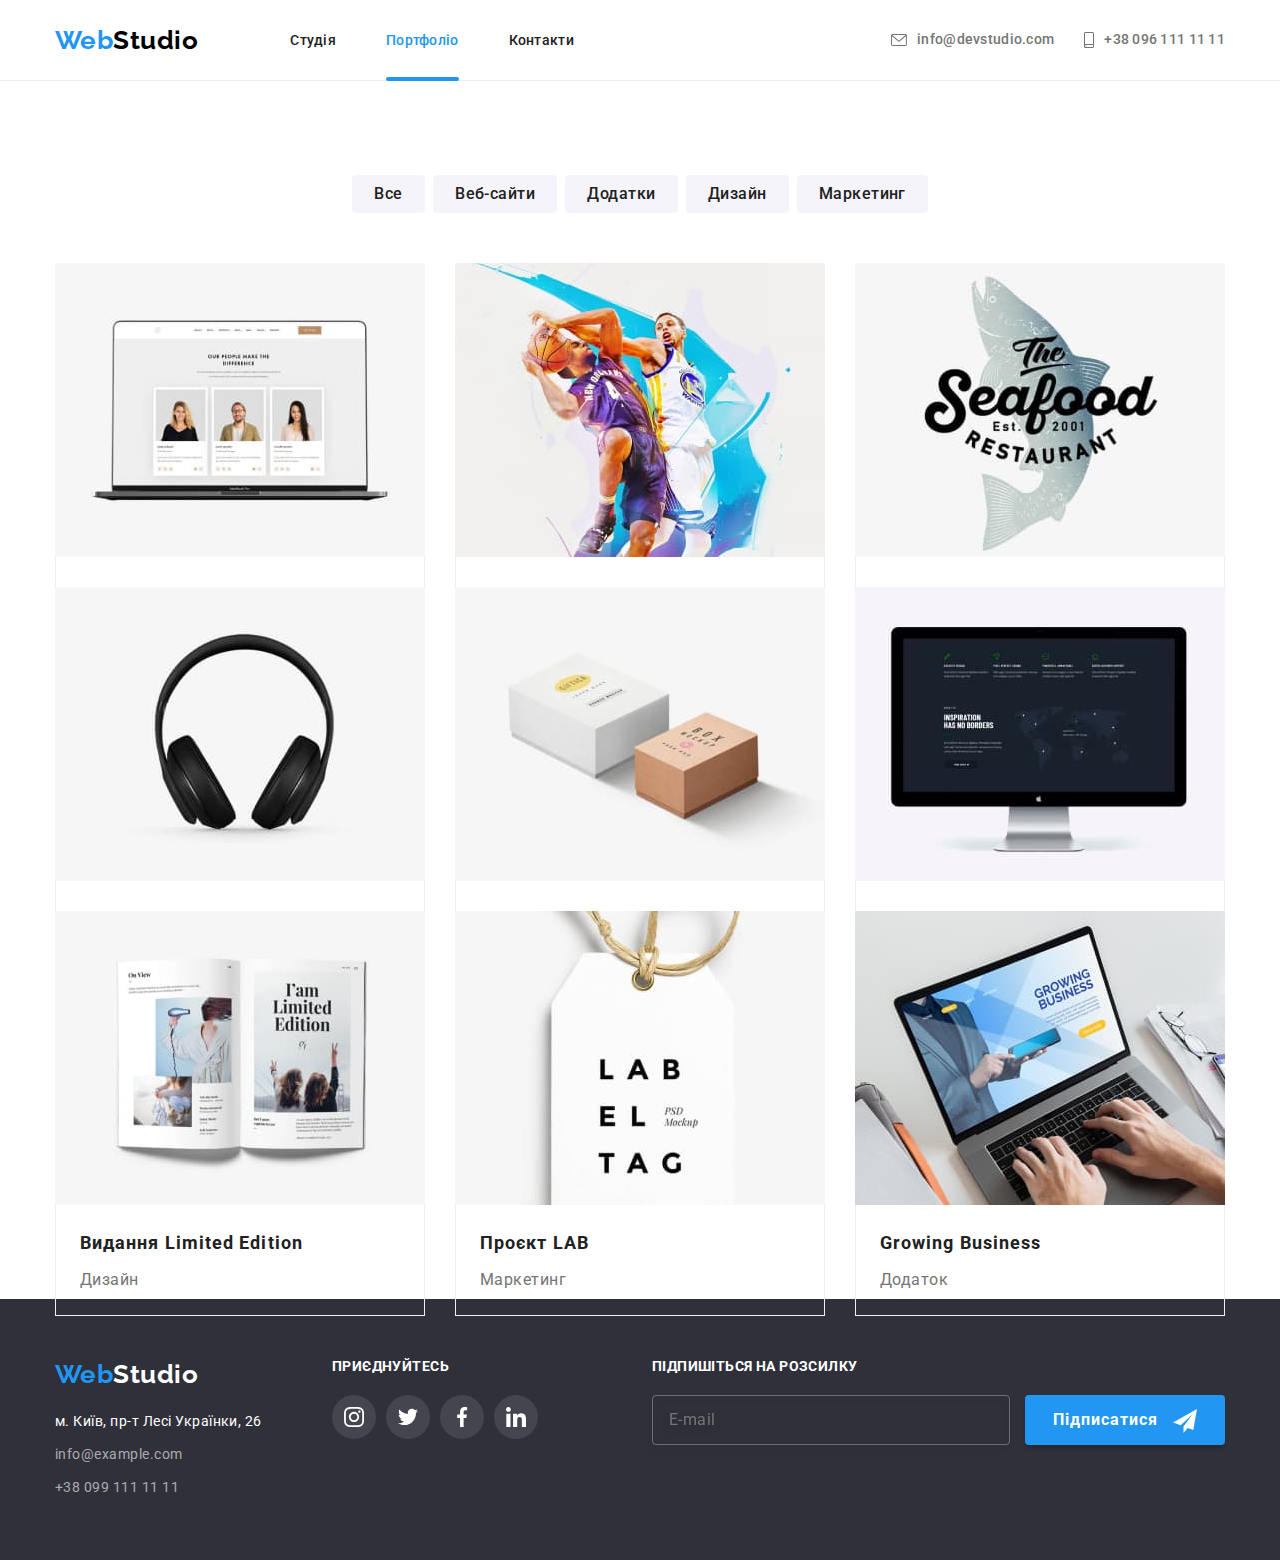
==== commit 725a6c78: "HW8#3" ====
--- a/portfolio.html
+++ b/portfolio.html
@@ -125,10 +125,15 @@
             </li>
           </ul>
           <ul class="list example__list">
-            <li class="example__item">
-              <article class="product-card">
-                <div class="product-card__img-thumb">
-                  <img class="img" srcset="./images/example1@2x.jpg 2x" src="./images/example1.jpg" alt="Зразок веб-сайту" width="370" height="295" />
+            <li class="product-card__img">
+              <article class="product-card">
+                <div class="product-card__img-thumb">                  
+                  <picture class="example_img">
+                    <source srcset="./images/example1_1200@2x.jpg 2x, ./images/example1_1200.jpg 1x" media="(min-width: 1200px)">
+                    <source srcset="./images/example1_768@2x.jpg 2x, ./images/example1_768.jpg 1x" media="(min-width: 768px)">
+                    <source srcset="./images/example1_480@2x.jpg 2x, ./images/example1_480.jpg 1x" media="(max-width: 767px)">
+                    <img class="img" src="./images/example1_1200.jpg" alt="Зразок веб-сайту"/>
+                  </picture>
                   <div class="product-card__img-overlay">
                     <p class="product-card__img-description">
                       Ресурс пропонує комплексні пропозиції з різним рівнем функціоналу та сервісів. Все це дозволить
@@ -142,10 +147,15 @@
                 </div>
               </article>
             </li>
-            <li class="example__item">
-              <article class="product-card">
-                <div class="product-card__img-thumb">
-                  <img class="img" srcset="./images/example2@2x.jpg 2x" src="./images/example2.jpg" alt="Зразок дизайну постера" width="370" height="295" />
+            <li class="product-card__img">
+              <article class="product-card">
+                <div class="product-card__img-thumb">
+                  <picture class="example_img">
+                    <source srcset="./images/example2_1200@2x.jpg 2x, ./images/example2_1200.jpg 1x" media="(min-width: 1200px)">
+                    <source srcset="./images/example2_768@2x.jpg 2x, ./images/example2_768.jpg 1x" media="(min-width: 768px)">
+                    <source srcset="./images/example2_480@2x.jpg 2x, ./images/example2_480.jpg 1x" media="(max-width: 767px)">
+                    <img class="img" src="./images/example2_1200.jpg" alt="Зразок веб-сайту" />
+                  </picture>
                   <div class="product-card__img-overlay">
                     <p class="product-card__img-description">
                       Ресурс пропонує комплексні пропозиції з різним рівнем функціоналу та сервісів. Все це дозволить
@@ -161,10 +171,15 @@
                 </div>
               </article>
             </li>
-            <li class="example__item">
-              <article class="product-card">
-                <div class="product-card__img-thumb">
-                  <img class="img" srcset="./images/example3@2x.jpg 2x" src="./images/example3.jpg" alt="Зразок додатку" width="370" height="295" />
+            <li class="product-card__img">
+              <article class="product-card">
+                <div class="product-card__img-thumb">
+                  <picture class="example_img">
+                    <source srcset="./images/example3_1200@2x.jpg 2x, ./images/example3_1200.jpg 1x" media="(min-width: 1200px)">
+                    <source srcset="./images/example3_768@2x.jpg 2x, ./images/example3_768.jpg 1x" media="(min-width: 768px)">
+                    <source srcset="./images/example3_480@2x.jpg 2x, ./images/example3_480.jpg 1x" media="(max-width: 767px)">
+                    <img class="img" src="./images/example3_1200.jpg" alt="Зразок веб-сайту" />
+                  </picture>
                   <div class="product-card__img-overlay">
                     <p class="product-card__img-description">
                       Ресурс пропонує комплексні пропозиції з різним рівнем функціоналу та сервісів. Все це дозволить
@@ -178,10 +193,15 @@
                 </div>
               </article>
             </li>
-            <li class="example__item">
-              <article class="product-card">
-                <div class="product-card__img-thumb">
-                  <img class="img" srcset="./images/example4@2x.jpg 2x" src="./images/example4.jpg" alt="Зразок маркетинг-проекту" width="370" height="295" />
+            <li class="product-card__img">
+              <article class="product-card">
+                <div class="product-card__img-thumb">
+                  <picture class="example_img">
+                    <source srcset="./images/example4_1200@2x.jpg 2x, ./images/example4_1200.jpg 1x" media="(min-width: 1200px)">
+                    <source srcset="./images/example4_768@2x.jpg 2x, ./images/example4_768.jpg 1x" media="(min-width: 768px)">
+                    <source srcset="./images/example4_480@2x.jpg 2x, ./images/example4_480.jpg 1x" media="(max-width: 767px)">
+                    <img class="img" src="./images/example4_1200.jpg" alt="Зразок веб-сайту" />
+                  </picture>
                   <div class="product-card__img-overlay">
                     <p class="product-card__img-description">
                       Ресурс пропонує комплексні пропозиції з різним рівнем функціоналу та сервісів. Все це дозволить
@@ -195,10 +215,15 @@
                 </div>
               </article>
             </li>
-            <li class="example__item">
-              <article class="product-card">
-                <div class="product-card__img-thumb">
-                  <img class="img" srcset="./images/example5@2x.jpg 2x" src="./images/example5.jpg" alt="Зразок додатку" width="370" height="295" />
+            <li class="product-card__img">
+              <article class="product-card">
+                <div class="product-card__img-thumb">
+                  <picture class="example_img">
+                    <source srcset="./images/example5_1200@2x.jpg 2x, ./images/example5_1200.jpg 1x" media="(min-width: 1200px)">
+                    <source srcset="./images/example5_768@2x.jpg 2x, ./images/example5_768.jpg 1x" media="(min-width: 768px)">
+                    <source srcset="./images/example5_480@2x.jpg 2x, ./images/example5_480.jpg 1x" media="(max-width: 767px)">
+                    <img class="img" src="./images/example5_1200.jpg" alt="Зразок веб-сайту" />
+                  </picture>
                   <div class="product-card__img-overlay">
                     <p class="product-card__img-description">
                       Ресурс пропонує комплексні пропозиції з різним рівнем функціоналу та сервісів. Все це дозволить
@@ -212,10 +237,15 @@
                 </div>
               </article>
             </li>
-            <li class="example__item">
-              <article class="product-card">
-                <div class="product-card__img-thumb">
-                  <img class="img" srcset="./images/example6@2x.jpg 2x" src="./images/example6.jpg" alt="Зразок веб-сайту" width="370" height="295" />
+            <li class="product-card__img">
+              <article class="product-card">
+                <div class="product-card__img-thumb">
+                  <picture class="example_img">
+                    <source srcset="./images/example6_1200@2x.jpg 2x, ./images/example6_1200.jpg 1x" media="(min-width: 1200px)">
+                    <source srcset="./images/example6_768@2x.jpg 2x, ./images/example6_768.jpg 1x" media="(min-width: 768px)">
+                    <source srcset="./images/example6_480@2x.jpg 2x, ./images/example6_480.jpg 1x" media="(max-width: 767px)">
+                    <img class="img" src="./images/example6_1200.jpg" alt="Зразок веб-сайту" />
+                  </picture>
                   <div class="product-card__img-overlay">
                     <p class="product-card__img-description">
                       Ресурс пропонує комплексні пропозиції з різним рівнем функціоналу та сервісів. Все це дозволить
@@ -229,10 +259,15 @@
                 </div>
               </article>
             </li>
-            <li class="example__item">
-              <article class="product-card">
-                <div class="product-card__img-thumb">
-                  <img class="img" srcset="./images/example7@2x.jpg 2x" src="./images/example7.jpg" alt="Зразок дизайну" width="370" height="295" />
+            <li class="product-card__img">
+              <article class="product-card">
+                <div class="product-card__img-thumb">
+                  <picture class="example_img">
+                    <source srcset="./images/example7_1200@2x.jpg 2x, ./images/example7_1200.jpg 1x" media="(min-width: 1200px)">
+                    <source srcset="./images/example7_768@2x.jpg 2x, ./images/example7_768.jpg 1x" media="(min-width: 768px)">
+                    <source srcset="./images/example7_480@2x.jpg 2x, ./images/example7_480.jpg 1x" media="(max-width: 767px)">
+                    <img class="img" src="./images/example7_1200.jpg" alt="Зразок веб-сайту" />
+                  </picture>
                   <div class="product-card__img-overlay">
                     <p class="product-card__img-description">
                       Ресурс пропонує комплексні пропозиції з різним рівнем функціоналу та сервісів. Все це дозволить
@@ -246,10 +281,15 @@
                 </div>
               </article>
             </li>
-            <li class="example__item">
-              <article class="product-card">
-                <div class="product-card__img-thumb">
-                  <img class="img" srcset="./images/example8@2x.jpg 2x" src="./images/example8.jpg" alt="Зразок маркетинг-проекту" width="370" height="295" />
+            <li class="product-card__img">
+              <article class="product-card">
+                <div class="product-card__img-thumb">
+                  <picture class="example_img">
+                    <source srcset="./images/example8_1200@2x.jpg 2x, ./images/example8_1200.jpg 1x" media="(min-width: 1200px)">
+                    <source srcset="./images/example8_768@2x.jpg 2x, ./images/example8_768.jpg 1x" media="(min-width: 768px)">
+                    <source srcset="./images/example8_480@2x.jpg 2x, ./images/example8_480.jpg 1x" media="(max-width: 767px)">
+                    <img class="img" src="./images/example8_1200.jpg" alt="Зразок веб-сайту" />
+                  </picture>
                   <div class="product-card__img-overlay">
                     <p class="product-card__img-description">
                       Ресурс пропонує комплексні пропозиції з різним рівнем функціоналу та сервісів. Все це дозволить
@@ -263,10 +303,15 @@
                 </div>
               </article>
             </li>
-            <li class="example__item">
-              <article class="product-card">
-                <div class="product-card__img-thumb">
-                  <img class="img" srcset="./images/example9@2x.jpg 2x" src="./images/example9.jpg" alt="Зразок додатку" width="370" height="295" />
+            <li class="product-card__img">
+              <article class="product-card">
+                <div class="product-card__img-thumb">
+                  <picture class="example_img">
+                    <source srcset="./images/example9_1200@2x.jpg 2x, ./images/example9_1200.jpg 1x" media="(min-width: 1200px)">
+                    <source srcset="./images/example9_768@2x.jpg 2x, ./images/example9_768.jpg 1x" media="(min-width: 768px)">
+                    <source srcset="./images/example9_480@2x.jpg 2x, ./images/example9_480.jpg 1x" media="(max-width: 767px)">
+                    <img class="img" src="./images/example9_1200.jpg" alt="Зразок веб-сайту" />
+                  </picture>
                   <div class="product-card__img-overlay">
                     <p class="product-card__img-description">
                       Ресурс пропонує комплексні пропозиції з різним рівнем функціоналу та сервісів. Все це дозволить
--- a/css/main.min.css
+++ b/css/main.min.css
@@ -1 +1 @@
-:root{--color-background-main: #ffffff;--color-background-secondary: #2f303a;--color-background-accent: #2196f3;--color-background-hero: #c4c4c4;--color-background-team: #f5f4fa;--color-background-button-hero: #2196f3;--color-background-button-hero-hover: #188ce8;--color-background-button-example: #f5f4fa;--color-background-button-example-hover: #2196f3;--color-text-main: #757575;--color-text-secondary: #ffffff;--color-text-button-hero: #ffffff;--color-text-button-example: #212121;--color-text-button-example-hover: #ffffff;--color-text-button-modal: #000000;--color-text-title: #212121;--color-text-address: #ffffff;--color-text-input: #000000;--color-logo-first: #2196f3;--color-logo-second-header: #000000;--color-logo-second-footer: #ffffff;--color-link: #212121;--color-link-hover: #2196f3;--color-link-contact-header: #757575;--color-link-contact-footer: rgba(255, 255, 255, 0.6);--color-icon-header: #757575;--color-icon-link: #afb1b8;--color-icon-link-hover: #ffffff;--color-icon-link-footer: #ffffff;--color-icon-link-hover: #ffffff;--color-border-header: #ececec;--color-border-example-title: #eeeeee;--font-family-main: "Roboto", sans-serif;--font-family-logo: "Raleway", sans-serif;--transition-duration: 250ms;--transition-timing-function: cubic-bezier(0.4, 0, 0.2, 1)}h1,h2,h3,p,ul{margin:0}.visually-hidden{position:absolute;width:1px;height:1px;margin:-1px;border:0;padding:0;white-space:nowrap;-webkit-clip-path:inset(100%);clip-path:inset(100%);clip:rect(0 0 0 0);overflow:hidden}.container{margin:0 auto;padding:0 15px;width:100%;max-width:480px}@media screen and (min-width: 768px){.container{max-width:768px}}@media screen and (min-width: 1200px){.container{max-width:1200px}}.logo{display:block;font-family:var(--font-family-logo);font-weight:700;font-size:24px;line-height:1.17;text-decoration:none;color:var(--color-logo-second-header)}@media screen and (min-width: 1200px){.logo{font-size:26px;line-height:1.19}}.logo__initial{color:var(--color-logo-first)}.logo--inverse-color{color:var(--color-logo-second-footer)}.logo--positioning{margin-bottom:20px}.list{padding-left:0px;list-style:none}.link{display:block;color:var(--color-link);text-decoration:none;transition:color var(--transition-duration) var(--transition-timing-function)}.link:hover,.link:focus{color:var(--color-link-hover)}.button{min-width:73px;font-family:inherit;font-size:16px;border-radius:4px;border:none;text-align:center;cursor:pointer}.section{padding-top:60px;padding-bottom:60px}@media screen and (min-width: 1200px){.section{padding-top:94px;padding-bottom:94px}}.title{color:var(--color-text-title);font-size:28px;line-height:1.18;letter-spacing:.03em}@media screen and (min-width: 1200px){.title{font-size:36px;line-height:1.17}}.title--positioning{margin-bottom:30px}@media screen and (min-width: 1200px){.title--positioning{margin-bottom:50px}}.img{display:block;width:100%;height:auto}.icon{fill:currentColor}.form__title{text-align:center;font-size:20px;line-height:1.5}@media screen and (min-width: 1200px){.form__title{line-height:1.15}}.form__title--positioning{margin-bottom:12px}.form__label{font-size:12px;line-height:1.167;letter-spacing:.01em}.form__label--positioning{margin-bottom:4px}.form__field{position:relative;color:var(--color-text-title);transition:color var(--transition-duration) var(--transition-timing-function)}.form__field:hover,.form__field:focus-within{color:var(--color-link-hover)}.form__input{display:block;padding:12px 12px 12px 42px;height:40px;width:100%;font-size:14px;letter-spacing:.01em;border:1px solid rgba(33,33,33,.2);border-radius:4px;outline:0px;color:var(--color-text-input);transition:border-color var(--transition-duration) var(--transition-timing-function)}@media screen and (min-width: 1200px){.form__input{font-size:12px}}.form__field:hover .form__input,.form__field:focus-within .form__input{border-color:var(--color-link-hover)}.form__input::-moz-placeholder{color:rgba(117,117,117,.5)}.form__input:-ms-input-placeholder{color:rgba(117,117,117,.5)}.form__input::placeholder{color:rgba(117,117,117,.5)}.form__input--positioning{margin-bottom:10px}.form__icon{position:absolute;top:10px;left:18px}.form__textarea{padding:12px 12px 12px 20px;resize:none;height:120px}.form__textarea--positioning{margin-bottom:20px}.form__checkbox{display:flex;justify-content:center;align-items:center;font-size:12px;line-height:1.167;letter-spacing:.03em}@media screen and (min-width: 1200px){.form__checkbox{font-size:14px;line-height:1.714}}.form__checkbox--positioning{margin-bottom:30px}.form__input-checkbox:checked~.form__icon-checkbox{display:none}.form__input-checkbox:focus~.form__icon-checkbox{outline:1px dotted currentColor}.form__icon-checkbox--positioning{margin-right:8px}.form__icon-checkbox-check{display:none}.form__input-checkbox:checked~.form__icon-checkbox-check{display:block}.form__input-checkbox:focus~.form__icon-checkbox-check{outline:1px dotted currentColor}.form__icon-checkbox-check--positioning{margin-right:8px}.form__link-term{display:inline;text-decoration:underline;color:var(--color-link-hover)}.form__button{display:block;padding:10px;width:200px;background-color:var(--color-background-button-hero);box-shadow:0px 4px 4px rgba(0,0,0,.15);font-weight:700;line-height:1.875;letter-spacing:.06;color:var(--color-text-button-hero);transition:background-color var(--transition-duration) var(--transition-timing-function)}.form__button:hover,.form__button:focus{background-color:var(--color-background-button-hero-hover)}.form__button--positioning{margin-right:auto;margin-left:auto}body{background-color:var(--color-background-main);color:var(--color-text-main);font-family:var(--font-family-main);letter-spacing:.03em}.header{font-weight:500;font-size:14px;line-height:1.143;border-bottom:1px solid var(--color-border-header)}.header__button-mobile-menu{min-width:40px;min-height:40px;background-color:rgba(0,0,0,0);color:var(--color-text-button-modal);transition:color var(--transition-duration) var(--transition-timing-function)}.header__button-mobile-menu:hover,.header__button-mobile-menu:focus{color:var(--color-background-button-example-hover)}.header__button-mobile-menu--close{position:absolute;top:10px;right:15px}@media screen and (min-width: 768px){.header__button-mobile-menu{display:none}}.header__contact-thumb{display:none}@media screen and (min-width: 768px){.header__contact-thumb{display:block}}@media screen and (min-width: 1200px){.header__contact-thumb{display:flex}}.header__contact{display:flex;align-items:center;letter-spacing:.02em;color:var(--color-link-contact-header);font-size:12px;line-height:1.17}@media screen and (min-width: 1200px){.header__contact{font-size:14px;line-height:1.14}}@media screen and (max-width: 1199px){.header__contact--positioning:not(:last-child){margin-bottom:10px}}@media screen and (min-width: 1200px){.header__contact--positioning:not(:last-child){margin-right:30px}}.header__icon{fill:var(--color-icon-header);transition:fill var(--transition-duration) var(--transition-timing-function)}.link:hover .header__icon,.link:focus .header__icon,.link:visited .header__icon{fill:currentColor}.header__icon--positioning{margin-right:8px}@media screen and (min-width: 1200px){.header__icon--positioning{margin-right:10px}}.header__container{display:flex;align-items:center;height:60px}@media screen and (min-width: 768px){.header__container{height:80px}}.header__logo--positioning{margin-right:auto}@media screen and (min-width: 768px){.header__logo--positioning{margin-right:87px}}@media screen and (min-width: 1200px){.header__logo--positioning{margin-right:92px}}.menu-nav{display:none;letter-spacing:.02em}@media screen and (min-width: 768px){.menu-nav{display:flex;align-items:center}}.menu-nav--gap{margin-right:auto}.menu-nav__list{display:flex;align-items:center}.menu-nav__item--positioning:not(:last-child){margin-right:50px}.menu-nav__link{padding-top:33px;padding-bottom:33px}.menu-nav__link--current{position:relative;color:var(--color-link-hover)}.menu-nav__link--current::after{position:absolute;bottom:0;left:0;width:100%;height:4px;background-color:var(--color-background-accent);border-radius:2px;content:""}.mobile-menu{position:fixed;top:0;left:0;height:100%;width:100%;overflow-y:scroll;display:flex;flex-direction:column;padding-top:48px;padding-left:40px;padding-bottom:48px;background-color:var(--color-background-main);box-shadow:0px 4px 8px rgba(0,0,0,.04),0px 2px 4px rgba(0,0,0,.08),0px 1px 3px rgba(0,0,0,.16);transform:translate(0%, 0%) scale(1);transition:transform var(--transition-duration) var(--transition-timing-function)}.mobile-menu--hidden{transform:translate(100%, -100%) scale(0)}.mobile-menu__nav{font-size:40px;line-height:1.18;letter-spacing:.02em}.mobile-menu__nav--gap{margin-bottom:auto}.mobile-menu__link{display:block;text-decoration:none;color:var(--color-link)}.mobile-menu__item--positioning:not(:last-child){margin-bottom:32px}.mobile-menu__item--current{color:var(--color-link-hover)}.mobile-menu__contact-thumb{margin-bottom:64px}.mobile-menu__contact--positioning:not(:last-child){margin-bottom:32px}.mobile-menu__contact-tel{font-size:32px;line-height:1.18;letter-spacing:.02em;color:var(--color-link-hover)}@media screen and (min-width: 340px){.mobile-menu__contact-tel{font-size:34px}}.mobile-menu__contact-mail{font-size:24px;line-height:1.18;letter-spacing:.02em;color:var(--color-text-main)}.mobile-menu__social{display:flex;flex-wrap:wrap}.mobile-menu__social-item{font-size:18px;line-height:1.22;letter-spacing:.02em;color:var(--color-link-hover)}.mobile-menu__social-item--positioning:not(:last-child){margin-right:20px}.mobile-menu__social-line{position:relative}.mobile-menu__social-line:not(:last-child)::after{content:"";position:absolute;top:0;right:-10px;height:22px;width:0px;border:1px solid rgba(33,33,33,.2)}.hero{padding-top:118px;padding-bottom:118px;max-width:480px;width:100%;height:400px;background-color:var(--color-background-hero);background-image:linear-gradient(rgba(47, 48, 58, 0.4), rgba(47, 48, 58, 0.4)),url(../images/hero-mobile.jpg);background-position:center;background-size:cover;color:var(--color-text-secondary);text-align:center}@media(min-device-pixel-ratio: 2),(-webkit-min-device-pixel-ratio: 2),(min-resolution: 2dppx),(min-resolution: 192dpi){.hero{background-image:linear-gradient(rgba(47, 48, 58, 0.4), rgba(47, 48, 58, 0.4)),url(../images/hero-mobile@2x.jpg)}}@media screen and (min-width: 768px){.hero{max-width:768px;background-image:linear-gradient(rgba(47, 48, 58, 0.4), rgba(47, 48, 58, 0.4)),url(../images/hero-tablet.jpg)}}@media screen and (min-width: 768px)and (min-device-pixel-ratio: 2),screen and (min-width: 768px)and (-webkit-min-device-pixel-ratio: 2),screen and (min-width: 768px)and (min-resolution: 2dppx),screen and (min-width: 768px)and (min-resolution: 192dpi){.hero{background-image:linear-gradient(rgba(47, 48, 58, 0.4), rgba(47, 48, 58, 0.4)),url(../images/hero-tablet@2x.jpg)}}@media screen and (min-width: 1200px){.hero{padding-top:200px;padding-bottom:200px;max-width:1600px;height:600px;background-image:linear-gradient(rgba(47, 48, 58, 0.4), rgba(47, 48, 58, 0.4)),url(../images/hero.jpg)}}@media screen and (min-width: 1200px)and (min-device-pixel-ratio: 2),screen and (min-width: 1200px)and (-webkit-min-device-pixel-ratio: 2),screen and (min-width: 1200px)and (min-resolution: 2dppx),screen and (min-width: 1200px)and (min-resolution: 192dpi){.hero{background-image:linear-gradient(rgba(47, 48, 58, 0.4), rgba(47, 48, 58, 0.4)),url(../images/hero@2x.jpg)}}.hero__title{max-width:360px;width:100%;font-weight:900;font-size:26px;line-height:1.62;letter-spacing:.06em;text-transform:uppercase;text-align:center}@media screen and (min-width: 1200px){.hero__title{max-width:696px;font-size:44px;line-height:1.36}}.hero__title--positioning{margin:0px auto 30px}.hero__button{padding:10px 24px;color:var(--color-text-button-hero);font-weight:700;line-height:1.875;letter-spacing:.06em;background-color:var(--color-background-button-hero);box-shadow:0px 4px 4px rgba(0,0,0,.15);transition:background-color var(--transition-duration) var(--transition-timing-function)}@media screen and (min-width: 1200px){.hero__button{padding:10px 32px}}.hero__button:hover,.hero__button:focus{background-color:var(--color-background-button-hero-hover)}.hero__container--positioning{margin-left:auto;margin-right:auto}.benefit__list{display:flex;flex-wrap:wrap;gap:30px}.benefit__item{flex-basis:100%}@media screen and (min-width: 768px){.benefit__item{flex-basis:calc((100% - 30px)/2)}}@media screen and (min-width: 1200px){.benefit__item{flex-basis:calc((100% - 90px)/4)}}.benefit__div{padding-top:25px;padding-bottom:25px;border-radius:4px;background-color:var(--color-background-team)}.benefit__div--positioning{margin-bottom:30px}.benefit__icon{display:block}.benefit__icon--positioning{margin-left:auto;margin-right:auto}.benefit__title{font-size:14px;line-height:1.14;text-transform:uppercase;text-align:center}@media screen and (min-width: 768px){.benefit__title{text-align:left}}.benefit__title--positioning{margin-bottom:10px}.benefit__text{font-size:14px;line-height:1.71}.presentation{display:none;padding-top:0px;text-align:center}@media screen and (min-width: 1200px){.presentation{display:block}}.presentation__list{display:flex}.presentation__item{position:relative}.presentation__item--positioning:not(:last-child){margin-right:30px}.presentation__img{max-width:370px}.presentation__title{position:absolute;bottom:0;display:flex;justify-content:center;align-items:center;width:100%;height:70px;background-color:rgba(47,48,58,.8);font-size:14px;text-transform:uppercase;color:var(--color-text-secondary)}.team{line-height:1.19;text-align:center;background-color:var(--color-background-team)}.team__list{display:flex;flex-wrap:wrap;gap:30px}.team-card{background-color:var(--color-background-main);border-radius:0px 0px 4px 4px;box-shadow:0px 1px 3px rgba(0,0,0,.12),0px 1px 1px rgba(0,0,0,.14),0px 2px 1px rgba(0,0,0,.2);flex-basis:100%}@media screen and (min-width: 768px){.team-card{flex-basis:calc((100% - 30px)/2)}}@media screen and (min-width: 1200px){.team-card{flex-basis:calc((100% - 90px)/4)}}.team-card__img{max-width:450px}@media screen and (min-width: 768px){.team-card__img{max-width:354px}}@media screen and (min-width: 1200px){.team-card__img{max-width:270px}}.team-card__tablet{padding:30px 0px}.team-card__name{font-weight:500;font-size:16px;color:var(--color-text-title)}.team-card__name--positioning{margin-bottom:10px}.team-card__profession--positioning{margin-bottom:16px}.contact-list{display:flex;justify-content:center}.contact-list__item--positioning:not(:last-child){margin-right:10px}.contact-list__link{display:flex;justify-content:center;align-items:center;width:44px;height:44px;border-radius:50%;color:var(--color-icon-link);transition:color var(--transition-duration) var(--transition-timing-function),background-color var(--transition-duration) var(--transition-timing-function)}.contact-list__link:hover,.contact-list__link:focus{color:var(--color-icon-link-hover);background-color:var(--color-link-hover)}.contact-list__link--dark-background{color:var(--color-icon-link-footer);background-color:rgba(255,255,255,.1)}.client{text-align:center}.client__list{display:flex;flex-wrap:wrap;gap:30px}.client__item{flex-basis:calc((100% - 30px)/2)}@media screen and (min-width: 768px){.client__item{flex-basis:calc((100% - 60px)/3)}}@media screen and (min-width: 1200px){.client__item{flex-basis:calc((100% - 150px)/6)}}.client__link{padding-top:16px;padding-bottom:16px;height:92px;color:var(--color-icon-link);border:1px solid var(--color-icon-link);border-radius:4px;transition:color var(--transition-duration) var(--transition-timing-function),background-color var(--transition-duration) var(--transition-timing-function)}.client__link:hover,.client__link:focus{color:var(--color-link-hover);border-color:var(--color-link-hover)}.footer{padding:60px 0px;background-color:var(--color-background-secondary);font-size:14px;line-height:1.714}.footer--gap{margin-bottom:60px}@media screen and (min-width: 768px){.footer--gap{display:flex;margin-left:61px}}@media screen and (min-width: 1200px){.footer--gap{margin-left:0px;margin-bottom:0px;margin-right:auto}}.footer__body{text-align:center}@media screen and (min-width: 1200px){.footer__body{display:flex;text-align:left}}.footer__title{font-size:14px;line-height:1.14;letter-spacing:.03em;text-transform:uppercase;color:var(--color-text-address)}.footer__title--positioning{margin-bottom:20px}@media screen and (min-width: 768px)and (max-width: 1199px){.footer__title--positioning{margin-top:5px}}.address{color:var(--color-text-address);font-style:normal}.address--positioning{margin-bottom:60px}@media screen and (min-width: 768px){.address--positioning{margin-bottom:0px;margin-right:165px}}@media screen and (min-width: 1200px){.address--positioning{margin-right:70px}}.address__item--positioning{margin-bottom:8px}@media screen and (min-width: 1200px){.address__item--positioning{margin-bottom:9px}}.address__contact{color:var(--color-link-contact-footer)}.form-subscribe__container{display:flex}.form-subscribe__label{font-size:12px;line-height:1.167;letter-spacing:.01em}.form-subscribe__input{padding:15px 16px;width:100%;height:50px;border:1px solid rgba(255,255,255,.3);filter:drop-shadow(0px 4px 4px rgba(0, 0, 0, 0.15));border-radius:4px;font-size:16px;line-height:1.25;letter-spacing:.03em;color:rgba(255,255,255,.6);background-color:rgba(0,0,0,0)}@media screen and (min-width: 768px){.form-subscribe__input{width:450px}}@media screen and (min-width: 1200px){.form-subscribe__input{width:358px}}.form-subscribe__input--positioning{margin-bottom:20px}@media screen and (min-width: 1200px){.form-subscribe__input--positioning{margin-bottom:0px;margin-right:12px}}.form-subscribe__button{display:inline-block;justify-content:center;align-items:center;letter-spacing:.06em}.form-subscribe__icon{vertical-align:middle}.form-subscribe__icon--positioning{margin-left:12px}@media screen and (min-width: 1200px){.form-subscribe__icon--positioning{margin-left:10px}}@media screen and (min-width: 768px)and (max-width: 1199px){.form-subscribe--positioning{margin-left:151px;margin-right:137px}}.backdrop-modal{position:fixed;top:0;left:0;height:100%;width:100%;padding:94px 15px;background-color:rgba(0,0,0,.2);opacity:1;visibility:visible;overflow-y:scroll;transition:opacity var(--transition-duration) var(--transition-timing-function),visibility var(--transition-duration) var(--transition-timing-function)}.backdrop-modal--hidden{opacity:0;pointer-events:none;visibility:hidden}.modal{position:relative;left:50%;transform:translateX(-50%) scale(1);padding:40px;max-width:450px;background-color:var(--color-background-main);box-shadow:0px 1px 3px rgba(0,0,0,.12),0px 1px 1px rgba(0,0,0,.14),0px 2px 1px rgba(0,0,0,.2);border-radius:4px;transition:transform var(--transition-duration) var(--transition-timing-function)}@media screen and (min-width: 768px){.modal{top:50%;transform:translate(-50%, -50%) scale(1)}}@media screen and (min-width: 1200px){.modal{max-width:528px}}.backdrop-modal--hidden .modal{transform:translateX(-50%) scale(0)}@media screen and (min-width: 768px){.backdrop-modal--hidden .modal{transform:translate(-50%, -50%) scale(0)}}.modal__close{position:absolute;top:8px;right:8px;height:30px;min-width:30px;display:flex;justify-content:center;align-items:center;background-color:var(--color-background-main);border:1px solid rgba(0,0,0,.1);border-radius:50%;color:var(--color-text-button-modal);transition:color var(--transition-duration) var(--transition-timing-function)}.modal__close:focus,.modal__close:hover{color:var(--color-background-button-example-hover)}.example{line-height:1.875}.example__filter-list{display:flex;flex-wrap:wrap;justify-content:left;max-width:326px;width:100%}@media screen and (min-width: 768px){.example__filter-list{justify-content:center;max-width:100%}}.example__filter-list--positioning{margin-bottom:40px}@media screen and (min-width: 768px){.example__filter-list--positioning{margin-bottom:14px}}@media screen and (min-width: 1200px){.example__filter-list--positioning{margin-bottom:32px}}.example__filter-item--positioning:not(:last-child){margin-right:8px}@media screen and (max-width: 767px){.example__filter-item--positioning:not(:last-child):nth-child(-n+3){margin-bottom:15px}.example__filter-item--positioning:not(:last-child):nth-child(3){margin-right:0px}}.example__button{padding:6px 22px;color:var(--color-text-button-example);font-weight:500;line-height:1.62;letter-spacing:inherit;background-color:var(--color-background-button-example);transition:color var(--transition-duration) var(--transition-timing-function),background-color var(--transition-duration) var(--transition-timing-function),box-shadow var(--transition-duration) var(--transition-timing-function)}.example__button:hover,.example__button:focus{color:var(--color-text-button-example-hover);background-color:var(--color-background-button-example-hover);box-shadow:0px 3px 1px rgba(0,0,0,.1),0px 1px 2px rgba(0,0,0,.08),0px 2px 2px rgba(0,0,0,.12)}.example__list{display:flex;flex-wrap:wrap;gap:30px}.example__item{flex-basis:100%;max-width:450px}@media screen and (min-width: 768px){.example__item{flex-basis:calc((100% - 30px)/2);max-width:354px}}@media screen and (min-width: 1200px){.example__item{flex-basis:calc((100% - 60px)/3);max-width:370px}}.product-card{width:100%;transition:box-shadow var(--transition-duration) var(--transition-timing-function)}.product-card:hover{box-shadow:0px 1px 1px rgba(0,0,0,.12),0px 4px 4px rgba(0,0,0,.06),1px 4px 6px rgba(0,0,0,.16)}.product-card__img-thumb{position:relative;overflow:hidden}.product-card__img-overlay{position:absolute;top:0px;left:0px;width:100%;height:100%;padding-top:77px;padding-right:24px;padding-bottom:77px;padding-left:24px;overflow-y:auto;background-color:rgba(33,150,243,.9);transform:translateY(100%);transition:transform var(--transition-duration) var(--transition-timing-function)}@media screen and (min-width: 768px){.product-card__img-overlay{padding-top:49px}}@media screen and (min-width: 1200px){.product-card__img-overlay{padding-top:63px;padding-bottom:63px}}.product-card:hover .product-card__img-overlay{transform:translateY(0)}.product-card__img-description{font-size:18px;line-height:1.56;color:var(--color-text-secondary)}.product-card__tablet{padding:20px 24px;border-right:1px solid var(--color-border-example-title);border-bottom:1px solid var(--color-border-example-title);border-left:1px solid var(--color-border-example-title)}.product-card__title{font-size:18px;line-height:2;letter-spacing:.06em;margin-bottom:4px}/*# sourceMappingURL=main.min.css.map */+:root{--color-background-main: #ffffff;--color-background-secondary: #2f303a;--color-background-accent: #2196f3;--color-background-hero: #c4c4c4;--color-background-team: #f5f4fa;--color-background-button-hero: #2196f3;--color-background-button-hero-hover: #188ce8;--color-background-button-example: #f5f4fa;--color-background-button-example-hover: #2196f3;--color-text-main: #757575;--color-text-secondary: #ffffff;--color-text-button-hero: #ffffff;--color-text-button-example: #212121;--color-text-button-example-hover: #ffffff;--color-text-button-modal: #000000;--color-text-title: #212121;--color-text-address: #ffffff;--color-text-input: #000000;--color-logo-first: #2196f3;--color-logo-second-header: #000000;--color-logo-second-footer: #ffffff;--color-link: #212121;--color-link-hover: #2196f3;--color-link-contact-header: #757575;--color-link-contact-footer: rgba(255, 255, 255, 0.6);--color-icon-header: #757575;--color-icon-link: #afb1b8;--color-icon-link-hover: #ffffff;--color-icon-link-footer: #ffffff;--color-icon-link-hover: #ffffff;--color-border-header: #ececec;--color-border-example-title: #eeeeee;--font-family-main: "Roboto", sans-serif;--font-family-logo: "Raleway", sans-serif;--transition-duration: 250ms;--transition-timing-function: cubic-bezier(0.4, 0, 0.2, 1)}h1,h2,h3,p,ul{margin:0}.visually-hidden{position:absolute;width:1px;height:1px;margin:-1px;border:0;padding:0;white-space:nowrap;-webkit-clip-path:inset(100%);clip-path:inset(100%);clip:rect(0 0 0 0);overflow:hidden}.container{margin:0 auto;padding:0 15px;width:100%;max-width:480px}@media screen and (min-width: 768px){.container{max-width:768px}}@media screen and (min-width: 1200px){.container{max-width:1200px}}.logo{display:block;font-family:var(--font-family-logo);font-weight:700;font-size:24px;line-height:1.17;text-decoration:none;color:var(--color-logo-second-header)}@media screen and (min-width: 1200px){.logo{font-size:26px;line-height:1.19}}.logo__initial{color:var(--color-logo-first)}.logo--inverse-color{color:var(--color-logo-second-footer)}.logo--positioning{margin-bottom:20px}.list{padding-left:0px;list-style:none}.link{display:block;color:var(--color-link);text-decoration:none;transition:color var(--transition-duration) var(--transition-timing-function)}.link:hover,.link:focus{color:var(--color-link-hover)}.button{min-width:73px;font-family:inherit;font-size:16px;border-radius:4px;border:none;text-align:center;cursor:pointer}.section{padding-top:60px;padding-bottom:60px}@media screen and (min-width: 1200px){.section{padding-top:94px;padding-bottom:94px}}.title{color:var(--color-text-title);font-size:28px;line-height:1.18;letter-spacing:.03em}@media screen and (min-width: 1200px){.title{font-size:36px;line-height:1.17}}.title--positioning{margin-bottom:30px}@media screen and (min-width: 1200px){.title--positioning{margin-bottom:50px}}.img{display:block;width:100%;height:auto}.icon{fill:currentColor}.form__title{text-align:center;font-size:20px;line-height:1.5}@media screen and (min-width: 1200px){.form__title{line-height:1.15}}.form__title--positioning{margin-bottom:12px}.form__label{font-size:12px;line-height:1.167;letter-spacing:.01em}.form__label--positioning{margin-bottom:4px}.form__field{position:relative;color:var(--color-text-title);transition:color var(--transition-duration) var(--transition-timing-function)}.form__field:hover,.form__field:focus-within{color:var(--color-link-hover)}.form__input{display:block;padding:12px 12px 12px 42px;height:40px;width:100%;font-size:14px;letter-spacing:.01em;border:1px solid rgba(33,33,33,.2);border-radius:4px;outline:0px;color:var(--color-text-input);transition:border-color var(--transition-duration) var(--transition-timing-function)}@media screen and (min-width: 1200px){.form__input{font-size:12px}}.form__field:hover .form__input,.form__field:focus-within .form__input{border-color:var(--color-link-hover)}.form__input::-moz-placeholder{color:rgba(117,117,117,.5)}.form__input:-ms-input-placeholder{color:rgba(117,117,117,.5)}.form__input::placeholder{color:rgba(117,117,117,.5)}.form__input--positioning{margin-bottom:10px}.form__icon{position:absolute;top:10px;left:18px}.form__textarea{padding:12px 12px 12px 20px;resize:none;height:120px}.form__textarea--positioning{margin-bottom:20px}.form__checkbox{display:flex;justify-content:center;align-items:center;font-size:12px;line-height:1.167;letter-spacing:.03em}@media screen and (min-width: 1200px){.form__checkbox{font-size:14px;line-height:1.714}}.form__checkbox--positioning{margin-bottom:30px}.form__icon-checkbox{flex-shrink:0}.form__input-checkbox:checked~.form__icon-checkbox{display:none}.form__input-checkbox:focus~.form__icon-checkbox{outline:1px dotted currentColor}.form__icon-checkbox--positioning{margin-right:8px}.form__icon-checkbox-check{display:none;flex-shrink:0}.form__input-checkbox:checked~.form__icon-checkbox-check{display:block}.form__input-checkbox:focus~.form__icon-checkbox-check{outline:1px dotted currentColor}.form__icon-checkbox-check--positioning{margin-right:8px}.form__link-term{display:inline;text-decoration:underline;color:var(--color-link-hover)}.form__button{display:block;padding:10px;width:200px;background-color:var(--color-background-button-hero);box-shadow:0px 4px 4px rgba(0,0,0,.15);font-weight:700;line-height:1.875;letter-spacing:.06;color:var(--color-text-button-hero);transition:background-color var(--transition-duration) var(--transition-timing-function)}.form__button:hover,.form__button:focus{background-color:var(--color-background-button-hero-hover)}.form__button--positioning{margin-right:auto;margin-left:auto}body{background-color:var(--color-background-main);color:var(--color-text-main);font-family:var(--font-family-main);letter-spacing:.03em}.header{font-weight:500;font-size:14px;line-height:1.143;border-bottom:1px solid var(--color-border-header)}.header__button-mobile-menu{min-width:40px;min-height:40px;background-color:rgba(0,0,0,0);color:var(--color-text-button-modal);transition:color var(--transition-duration) var(--transition-timing-function)}.header__button-mobile-menu:hover,.header__button-mobile-menu:focus{color:var(--color-background-button-example-hover)}.header__button-mobile-menu--close{position:absolute;top:10px;right:15px}@media screen and (min-width: 768px){.header__button-mobile-menu{display:none}}.header__contact-thumb{display:none}@media screen and (min-width: 768px){.header__contact-thumb{display:block}}@media screen and (min-width: 1200px){.header__contact-thumb{display:flex}}.header__contact{display:flex;align-items:center;letter-spacing:.02em;color:var(--color-link-contact-header);font-size:12px;line-height:1.17}@media screen and (min-width: 1200px){.header__contact{font-size:14px;line-height:1.14}}@media screen and (max-width: 1199px){.header__contact--positioning:not(:last-child){margin-bottom:10px}}@media screen and (min-width: 1200px){.header__contact--positioning:not(:last-child){margin-right:30px}}.header__icon{fill:var(--color-icon-header);transition:fill var(--transition-duration) var(--transition-timing-function)}.link:hover .header__icon,.link:focus .header__icon,.link:visited .header__icon{fill:currentColor}.header__icon--positioning{margin-right:8px}@media screen and (min-width: 1200px){.header__icon--positioning{margin-right:10px}}.header__container{display:flex;align-items:center;height:60px}@media screen and (min-width: 768px){.header__container{height:80px}}.header__logo--positioning{margin-right:auto}@media screen and (min-width: 768px){.header__logo--positioning{margin-right:87px}}@media screen and (min-width: 1200px){.header__logo--positioning{margin-right:92px}}.menu-nav{display:none;letter-spacing:.02em}@media screen and (min-width: 768px){.menu-nav{display:flex;align-items:center}}.menu-nav--gap{margin-right:auto}.menu-nav__list{display:flex;align-items:center}.menu-nav__item--positioning:not(:last-child){margin-right:50px}.menu-nav__link{padding-top:33px;padding-bottom:33px}.menu-nav__link--current{position:relative;color:var(--color-link-hover)}.menu-nav__link--current::after{position:absolute;bottom:0;left:0;width:100%;height:4px;background-color:var(--color-background-accent);border-radius:2px;content:""}.mobile-menu{position:fixed;z-index:9999;top:0;left:0;height:100%;width:100%;overflow-y:scroll;display:flex;flex-direction:column;padding-top:48px;padding-left:40px;padding-bottom:48px;background-color:var(--color-background-main);box-shadow:0px 4px 8px rgba(0,0,0,.04),0px 2px 4px rgba(0,0,0,.08),0px 1px 3px rgba(0,0,0,.16);transform:translate(0%, 0%) scale(1);transition:transform var(--transition-duration) var(--transition-timing-function)}.mobile-menu--hidden{transform:translate(100%, -100%) scale(0)}.mobile-menu__nav{font-size:40px;line-height:1.18;letter-spacing:.02em}.mobile-menu__nav--gap{margin-bottom:auto}.mobile-menu__link{display:block;text-decoration:none;color:var(--color-link)}.mobile-menu__item--positioning:not(:last-child){margin-bottom:32px}.mobile-menu__item--current{color:var(--color-link-hover)}.mobile-menu__contact-thumb{margin-bottom:64px}.mobile-menu__contact--positioning:not(:last-child){margin-bottom:32px}.mobile-menu__contact-tel{font-size:32px;line-height:1.18;letter-spacing:.02em;color:var(--color-link-hover)}@media screen and (min-width: 340px){.mobile-menu__contact-tel{font-size:34px}}.mobile-menu__contact-mail{font-size:24px;line-height:1.18;letter-spacing:.02em;color:var(--color-text-main)}.mobile-menu__social{display:flex;flex-wrap:wrap}.mobile-menu__social-item{font-size:18px;line-height:1.22;letter-spacing:.02em;color:var(--color-link-hover)}.mobile-menu__social-item--positioning:not(:last-child){margin-right:20px}.mobile-menu__social-line{position:relative}.mobile-menu__social-line:not(:last-child)::after{content:"";position:absolute;top:0;right:-10px;height:22px;width:0px;border:1px solid rgba(33,33,33,.2)}.hero{padding-top:118px;padding-bottom:118px;max-width:480px;width:100%;height:400px;background-color:var(--color-background-hero);background-image:linear-gradient(rgba(47, 48, 58, 0.4), rgba(47, 48, 58, 0.4)),url(../images/hero-mobile.jpg);background-position:center;background-size:cover;color:var(--color-text-secondary);text-align:center}@media(min-device-pixel-ratio: 2),(-webkit-min-device-pixel-ratio: 2),(min-resolution: 2dppx),(min-resolution: 192dpi){.hero{background-image:linear-gradient(rgba(47, 48, 58, 0.4), rgba(47, 48, 58, 0.4)),url(../images/hero-mobile@2x.jpg)}}@media screen and (min-width: 768px){.hero{max-width:768px;background-image:linear-gradient(rgba(47, 48, 58, 0.4), rgba(47, 48, 58, 0.4)),url(../images/hero-tablet.jpg)}}@media screen and (min-width: 768px)and (min-device-pixel-ratio: 2),screen and (min-width: 768px)and (-webkit-min-device-pixel-ratio: 2),screen and (min-width: 768px)and (min-resolution: 2dppx),screen and (min-width: 768px)and (min-resolution: 192dpi){.hero{background-image:linear-gradient(rgba(47, 48, 58, 0.4), rgba(47, 48, 58, 0.4)),url(../images/hero-tablet@2x.jpg)}}@media screen and (min-width: 1200px){.hero{padding-top:200px;padding-bottom:200px;max-width:1600px;height:600px;background-image:linear-gradient(rgba(47, 48, 58, 0.4), rgba(47, 48, 58, 0.4)),url(../images/hero.jpg)}}@media screen and (min-width: 1200px)and (min-device-pixel-ratio: 2),screen and (min-width: 1200px)and (-webkit-min-device-pixel-ratio: 2),screen and (min-width: 1200px)and (min-resolution: 2dppx),screen and (min-width: 1200px)and (min-resolution: 192dpi){.hero{background-image:linear-gradient(rgba(47, 48, 58, 0.4), rgba(47, 48, 58, 0.4)),url(../images/hero@2x.jpg)}}.hero__title{max-width:360px;width:100%;font-weight:900;font-size:26px;line-height:1.62;letter-spacing:.06em;text-transform:uppercase;text-align:center}@media screen and (min-width: 1200px){.hero__title{max-width:696px;font-size:44px;line-height:1.36}}.hero__title--positioning{margin:0px auto 30px}.hero__button{padding:10px 24px;color:var(--color-text-button-hero);font-weight:700;line-height:1.875;letter-spacing:.06em;background-color:var(--color-background-button-hero);box-shadow:0px 4px 4px rgba(0,0,0,.15);transition:background-color var(--transition-duration) var(--transition-timing-function)}@media screen and (min-width: 1200px){.hero__button{padding:10px 32px}}.hero__button:hover,.hero__button:focus{background-color:var(--color-background-button-hero-hover)}.hero__container--positioning{margin-left:auto;margin-right:auto}.benefit__list{display:flex;flex-wrap:wrap;gap:30px}.benefit__item{flex-basis:100%}@media screen and (min-width: 768px){.benefit__item{flex-basis:calc((100% - 30px)/2)}}@media screen and (min-width: 1200px){.benefit__item{flex-basis:calc((100% - 90px)/4)}}.benefit__div{padding-top:25px;padding-bottom:25px;border-radius:4px;background-color:var(--color-background-team)}.benefit__div--positioning{margin-bottom:30px}.benefit__icon{display:block}.benefit__icon--positioning{margin-left:auto;margin-right:auto}.benefit__title{font-size:14px;line-height:1.14;text-transform:uppercase;text-align:center}@media screen and (min-width: 768px){.benefit__title{text-align:left}}.benefit__title--positioning{margin-bottom:10px}.benefit__text{font-size:14px;line-height:1.71}.presentation{display:none;padding-top:0px;text-align:center}@media screen and (min-width: 1200px){.presentation{display:block}}.presentation__list{display:flex}.presentation__item{position:relative}.presentation__item--positioning:not(:last-child){margin-right:30px}.presentation__img{max-width:370px}.presentation__title{position:absolute;bottom:0;display:flex;justify-content:center;align-items:center;width:100%;height:70px;background-color:rgba(47,48,58,.8);font-size:14px;text-transform:uppercase;color:var(--color-text-secondary)}.team{line-height:1.19;text-align:center;background-color:var(--color-background-team)}.team__list{display:flex;flex-wrap:wrap;gap:30px}.team-card{background-color:var(--color-background-main);border-radius:0px 0px 4px 4px;box-shadow:0px 1px 3px rgba(0,0,0,.12),0px 1px 1px rgba(0,0,0,.14),0px 2px 1px rgba(0,0,0,.2);flex-basis:100%}@media screen and (min-width: 768px){.team-card{flex-basis:calc((100% - 30px)/2)}}@media screen and (min-width: 1200px){.team-card{flex-basis:calc((100% - 90px)/4)}}.team-card__img{max-width:450px;height:auto}@media screen and (min-width: 768px){.team-card__img{width:354px;height:374px}}@media screen and (min-width: 1200px){.team-card__img{width:270px;height:260px}}.team-card__tablet{padding:30px 0px}.team-card__name{font-weight:500;font-size:16px;color:var(--color-text-title)}.team-card__name--positioning{margin-bottom:10px}.team-card__profession--positioning{margin-bottom:16px}.contact-list{display:flex;justify-content:center}.contact-list__item--positioning:not(:last-child){margin-right:10px}.contact-list__link{display:flex;justify-content:center;align-items:center;width:44px;height:44px;border-radius:50%;color:var(--color-icon-link);transition:color var(--transition-duration) var(--transition-timing-function),background-color var(--transition-duration) var(--transition-timing-function)}.contact-list__link:hover,.contact-list__link:focus{color:var(--color-icon-link-hover);background-color:var(--color-link-hover)}.contact-list__link--dark-background{color:var(--color-icon-link-footer);background-color:rgba(255,255,255,.1)}.client{text-align:center}.client__list{display:flex;flex-wrap:wrap;gap:30px}.client__item{flex-basis:calc((100% - 30px)/2)}@media screen and (min-width: 768px){.client__item{flex-basis:calc((100% - 60px)/3)}}@media screen and (min-width: 1200px){.client__item{flex-basis:calc((100% - 150px)/6)}}.client__link{padding-top:16px;padding-bottom:16px;height:92px;color:var(--color-icon-link);border:1px solid var(--color-icon-link);border-radius:4px;transition:color var(--transition-duration) var(--transition-timing-function),background-color var(--transition-duration) var(--transition-timing-function)}.client__link:hover,.client__link:focus{color:var(--color-link-hover);border-color:var(--color-link-hover)}.footer{padding:60px 0px;background-color:var(--color-background-secondary);font-size:14px;line-height:1.714}.footer--gap{margin-bottom:60px}@media screen and (min-width: 768px){.footer--gap{display:flex;margin-left:61px}}@media screen and (min-width: 1200px){.footer--gap{margin-left:0px;margin-bottom:0px;margin-right:auto}}.footer__body{text-align:center}@media screen and (min-width: 1200px){.footer__body{display:flex;text-align:left}}.footer__title{font-size:14px;line-height:1.14;letter-spacing:.03em;text-transform:uppercase;color:var(--color-text-address)}.footer__title--positioning{margin-bottom:20px}@media screen and (min-width: 768px)and (max-width: 1199px){.footer__title--positioning{margin-top:5px}}.address{color:var(--color-text-address);font-style:normal}.address--positioning{margin-bottom:60px}@media screen and (min-width: 768px){.address--positioning{margin-bottom:0px;margin-right:165px}}@media screen and (min-width: 1200px){.address--positioning{margin-right:70px}}.address__item--positioning{margin-bottom:8px}@media screen and (min-width: 1200px){.address__item--positioning{margin-bottom:9px}}.address__contact{color:var(--color-link-contact-footer)}.form-subscribe__container{display:flex}.form-subscribe__label{font-size:12px;line-height:1.167;letter-spacing:.01em}.form-subscribe__input{padding:15px 16px;width:100%;height:50px;border:1px solid rgba(255,255,255,.3);filter:drop-shadow(0px 4px 4px rgba(0, 0, 0, 0.15));border-radius:4px;font-size:16px;line-height:1.25;letter-spacing:.03em;color:rgba(255,255,255,.6);background-color:rgba(0,0,0,0)}@media screen and (min-width: 768px){.form-subscribe__input{width:450px}}@media screen and (min-width: 1200px){.form-subscribe__input{width:358px}}.form-subscribe__input--positioning{margin-bottom:20px}@media screen and (min-width: 1200px){.form-subscribe__input--positioning{margin-bottom:0px;margin-right:12px}}.form-subscribe__button{display:inline-block;justify-content:center;align-items:center;letter-spacing:.06em}.form-subscribe__icon{vertical-align:middle}.form-subscribe__icon--positioning{margin-left:12px}@media screen and (min-width: 1200px){.form-subscribe__icon--positioning{margin-left:10px}}@media screen and (min-width: 768px)and (max-width: 1199px){.form-subscribe--positioning{margin-left:151px;margin-right:137px}}.backdrop-modal{position:fixed;top:0;left:0;height:100%;width:100%;padding:94px 15px;background-color:rgba(0,0,0,.2);opacity:1;visibility:visible;overflow-y:scroll;transition:opacity var(--transition-duration) var(--transition-timing-function),visibility var(--transition-duration) var(--transition-timing-function)}.backdrop-modal--hidden{opacity:0;pointer-events:none;visibility:hidden}.modal{position:relative;left:50%;transform:translateX(-50%) scale(1);padding:40px;max-width:450px;background-color:var(--color-background-main);box-shadow:0px 1px 3px rgba(0,0,0,.12),0px 1px 1px rgba(0,0,0,.14),0px 2px 1px rgba(0,0,0,.2);border-radius:4px;transition:transform var(--transition-duration) var(--transition-timing-function)}@media screen and (min-width: 768px){.modal{top:50%;transform:translate(-50%, -50%) scale(1)}}@media screen and (min-width: 1200px){.modal{max-width:528px}}.backdrop-modal--hidden .modal{transform:translateX(-50%) scale(0)}@media screen and (min-width: 768px){.backdrop-modal--hidden .modal{transform:translate(-50%, -50%) scale(0)}}.modal__close{position:absolute;top:8px;right:8px;height:30px;min-width:30px;display:flex;justify-content:center;align-items:center;background-color:var(--color-background-main);border:1px solid rgba(0,0,0,.1);border-radius:50%;color:var(--color-text-button-modal);transition:color var(--transition-duration) var(--transition-timing-function)}.modal__close:focus,.modal__close:hover{color:var(--color-background-button-example-hover)}.example{line-height:1.875}.example__filter-list{display:flex;flex-wrap:wrap;justify-content:left;max-width:326px;width:100%}@media screen and (min-width: 768px){.example__filter-list{justify-content:center;max-width:100%}}.example__filter-list--positioning{margin-bottom:40px}@media screen and (min-width: 768px){.example__filter-list--positioning{margin-bottom:30px}}@media screen and (min-width: 1200px){.example__filter-list--positioning{margin-bottom:50px}}.example__filter-item--positioning:not(:last-child){margin-right:8px}@media screen and (max-width: 767px){.example__filter-item--positioning:not(:last-child):nth-child(-n+3){margin-bottom:15px}.example__filter-item--positioning:not(:last-child):nth-child(3){margin-right:0px}}.example__button{padding:6px 22px;color:var(--color-text-button-example);font-weight:500;line-height:1.62;letter-spacing:inherit;background-color:var(--color-background-button-example);transition:color var(--transition-duration) var(--transition-timing-function),background-color var(--transition-duration) var(--transition-timing-function),box-shadow var(--transition-duration) var(--transition-timing-function)}.example__button:hover,.example__button:focus{color:var(--color-text-button-example-hover);background-color:var(--color-background-button-example-hover);box-shadow:0px 3px 1px rgba(0,0,0,.1),0px 1px 2px rgba(0,0,0,.08),0px 2px 2px rgba(0,0,0,.12)}.example__list{display:flex;flex-wrap:wrap;gap:30px}.example__item{flex-basis:100%;max-width:450px}@media screen and (min-width: 768px){.example__item{flex-basis:calc((100% - 30px)/2);max-width:354px}}@media screen and (min-width: 1200px){.example__item{flex-basis:calc((100% - 60px)/3);max-width:370px}}.product-card{width:100%;transition:box-shadow var(--transition-duration) var(--transition-timing-function)}.product-card:hover{box-shadow:0px 1px 1px rgba(0,0,0,.12),0px 4px 4px rgba(0,0,0,.06),1px 4px 6px rgba(0,0,0,.16)}.product-card__img-thumb{position:relative;overflow:hidden}.product-card__img{max-width:450px;height:auto}@media screen and (min-width: 768px){.product-card__img{width:354px;height:294px}}@media screen and (min-width: 1200px){.product-card__img{width:370px;height:294px}}.product-card__img-overlay{position:absolute;top:0px;left:0px;width:100%;height:100%;padding-top:77px;padding-right:24px;padding-bottom:77px;padding-left:24px;overflow-y:auto;background-color:rgba(33,150,243,.9);transform:translateY(100%);transition:transform var(--transition-duration) var(--transition-timing-function)}@media screen and (min-width: 768px){.product-card__img-overlay{padding-top:49px}}@media screen and (min-width: 1200px){.product-card__img-overlay{padding-top:63px;padding-bottom:63px}}.product-card:hover .product-card__img-overlay{transform:translateY(0)}.product-card__img-description{font-size:18px;line-height:1.56;color:var(--color-text-secondary)}.product-card__tablet{padding:20px 24px;border-right:1px solid var(--color-border-example-title);border-bottom:1px solid var(--color-border-example-title);border-left:1px solid var(--color-border-example-title)}.product-card__title{font-size:18px;line-height:2;letter-spacing:.06em;margin-bottom:4px}/*# sourceMappingURL=main.min.css.map */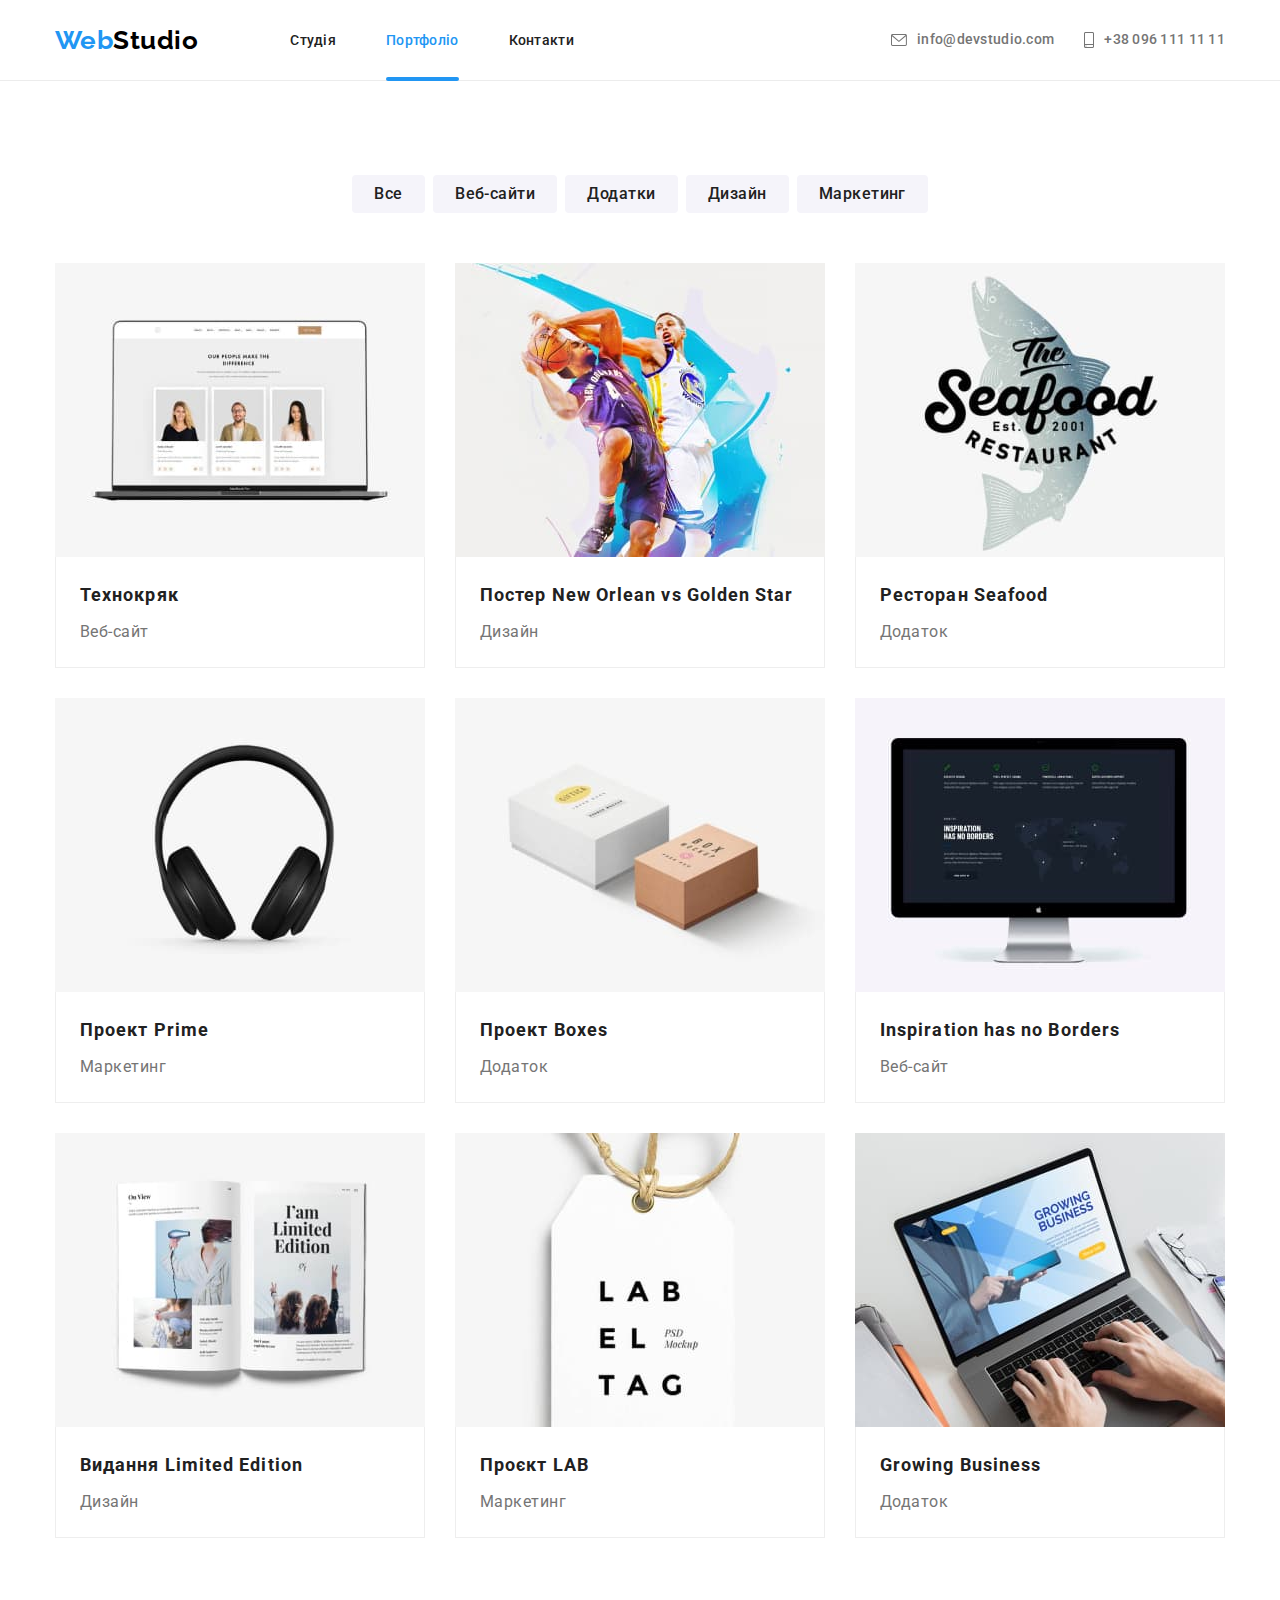
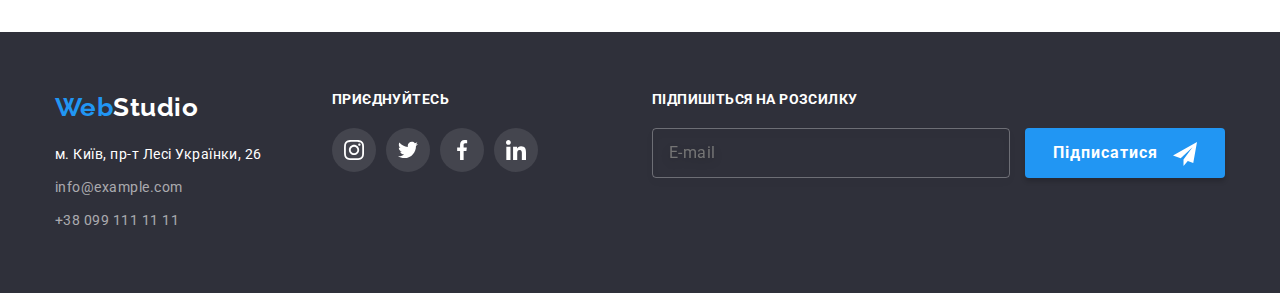
==== commit cbd33d09: "HW#8" ====
--- a/portfolio.html
+++ b/portfolio.html
@@ -125,10 +125,10 @@
             </li>
           </ul>
           <ul class="list example__list">
-            <li class="product-card__img">
+            <li class="example__item">
               <article class="product-card">
                 <div class="product-card__img-thumb">                  
-                  <picture class="example_img">
+                  <picture class="product-card__img">
                     <source srcset="./images/example1_1200@2x.jpg 2x, ./images/example1_1200.jpg 1x" media="(min-width: 1200px)">
                     <source srcset="./images/example1_768@2x.jpg 2x, ./images/example1_768.jpg 1x" media="(min-width: 768px)">
                     <source srcset="./images/example1_480@2x.jpg 2x, ./images/example1_480.jpg 1x" media="(max-width: 767px)">
@@ -147,10 +147,10 @@
                 </div>
               </article>
             </li>
-            <li class="product-card__img">
-              <article class="product-card">
-                <div class="product-card__img-thumb">
-                  <picture class="example_img">
+            <li class="example__item">
+              <article class="product-card">
+                <div class="product-card__img-thumb">
+                  <picture class="product-card__img">
                     <source srcset="./images/example2_1200@2x.jpg 2x, ./images/example2_1200.jpg 1x" media="(min-width: 1200px)">
                     <source srcset="./images/example2_768@2x.jpg 2x, ./images/example2_768.jpg 1x" media="(min-width: 768px)">
                     <source srcset="./images/example2_480@2x.jpg 2x, ./images/example2_480.jpg 1x" media="(max-width: 767px)">
@@ -171,10 +171,10 @@
                 </div>
               </article>
             </li>
-            <li class="product-card__img">
-              <article class="product-card">
-                <div class="product-card__img-thumb">
-                  <picture class="example_img">
+            <li class="example__item">
+              <article class="product-card">
+                <div class="product-card__img-thumb">
+                  <picture class="product-card__img">
                     <source srcset="./images/example3_1200@2x.jpg 2x, ./images/example3_1200.jpg 1x" media="(min-width: 1200px)">
                     <source srcset="./images/example3_768@2x.jpg 2x, ./images/example3_768.jpg 1x" media="(min-width: 768px)">
                     <source srcset="./images/example3_480@2x.jpg 2x, ./images/example3_480.jpg 1x" media="(max-width: 767px)">
@@ -193,10 +193,10 @@
                 </div>
               </article>
             </li>
-            <li class="product-card__img">
-              <article class="product-card">
-                <div class="product-card__img-thumb">
-                  <picture class="example_img">
+            <li class="example__item">
+              <article class="product-card">
+                <div class="product-card__img-thumb">
+                  <picture class="product-card__img">
                     <source srcset="./images/example4_1200@2x.jpg 2x, ./images/example4_1200.jpg 1x" media="(min-width: 1200px)">
                     <source srcset="./images/example4_768@2x.jpg 2x, ./images/example4_768.jpg 1x" media="(min-width: 768px)">
                     <source srcset="./images/example4_480@2x.jpg 2x, ./images/example4_480.jpg 1x" media="(max-width: 767px)">
@@ -215,10 +215,10 @@
                 </div>
               </article>
             </li>
-            <li class="product-card__img">
-              <article class="product-card">
-                <div class="product-card__img-thumb">
-                  <picture class="example_img">
+            <li class="example__item">
+              <article class="product-card">
+                <div class="product-card__img-thumb">
+                  <picture class="product-card__img">
                     <source srcset="./images/example5_1200@2x.jpg 2x, ./images/example5_1200.jpg 1x" media="(min-width: 1200px)">
                     <source srcset="./images/example5_768@2x.jpg 2x, ./images/example5_768.jpg 1x" media="(min-width: 768px)">
                     <source srcset="./images/example5_480@2x.jpg 2x, ./images/example5_480.jpg 1x" media="(max-width: 767px)">
@@ -237,10 +237,10 @@
                 </div>
               </article>
             </li>
-            <li class="product-card__img">
-              <article class="product-card">
-                <div class="product-card__img-thumb">
-                  <picture class="example_img">
+            <li class="example__item">
+              <article class="product-card">
+                <div class="product-card__img-thumb">
+                  <picture class="product-card__img">
                     <source srcset="./images/example6_1200@2x.jpg 2x, ./images/example6_1200.jpg 1x" media="(min-width: 1200px)">
                     <source srcset="./images/example6_768@2x.jpg 2x, ./images/example6_768.jpg 1x" media="(min-width: 768px)">
                     <source srcset="./images/example6_480@2x.jpg 2x, ./images/example6_480.jpg 1x" media="(max-width: 767px)">
@@ -259,10 +259,10 @@
                 </div>
               </article>
             </li>
-            <li class="product-card__img">
-              <article class="product-card">
-                <div class="product-card__img-thumb">
-                  <picture class="example_img">
+            <li class="example__item">
+              <article class="product-card">
+                <div class="product-card__img-thumb">
+                  <picture class="product-card__img">
                     <source srcset="./images/example7_1200@2x.jpg 2x, ./images/example7_1200.jpg 1x" media="(min-width: 1200px)">
                     <source srcset="./images/example7_768@2x.jpg 2x, ./images/example7_768.jpg 1x" media="(min-width: 768px)">
                     <source srcset="./images/example7_480@2x.jpg 2x, ./images/example7_480.jpg 1x" media="(max-width: 767px)">
@@ -281,10 +281,10 @@
                 </div>
               </article>
             </li>
-            <li class="product-card__img">
-              <article class="product-card">
-                <div class="product-card__img-thumb">
-                  <picture class="example_img">
+            <li class="example__item">
+              <article class="product-card">
+                <div class="product-card__img-thumb">
+                  <picture class="product-card__img">
                     <source srcset="./images/example8_1200@2x.jpg 2x, ./images/example8_1200.jpg 1x" media="(min-width: 1200px)">
                     <source srcset="./images/example8_768@2x.jpg 2x, ./images/example8_768.jpg 1x" media="(min-width: 768px)">
                     <source srcset="./images/example8_480@2x.jpg 2x, ./images/example8_480.jpg 1x" media="(max-width: 767px)">
@@ -303,10 +303,10 @@
                 </div>
               </article>
             </li>
-            <li class="product-card__img">
-              <article class="product-card">
-                <div class="product-card__img-thumb">
-                  <picture class="example_img">
+            <li class="example__item">
+              <article class="product-card">
+                <div class="product-card__img-thumb">
+                  <picture class="product-card__img">
                     <source srcset="./images/example9_1200@2x.jpg 2x, ./images/example9_1200.jpg 1x" media="(min-width: 1200px)">
                     <source srcset="./images/example9_768@2x.jpg 2x, ./images/example9_768.jpg 1x" media="(min-width: 768px)">
                     <source srcset="./images/example9_480@2x.jpg 2x, ./images/example9_480.jpg 1x" media="(max-width: 767px)">
--- a/css/main.min.css
+++ b/css/main.min.css
@@ -1 +1 @@
-:root{--color-background-main: #ffffff;--color-background-secondary: #2f303a;--color-background-accent: #2196f3;--color-background-hero: #c4c4c4;--color-background-team: #f5f4fa;--color-background-button-hero: #2196f3;--color-background-button-hero-hover: #188ce8;--color-background-button-example: #f5f4fa;--color-background-button-example-hover: #2196f3;--color-text-main: #757575;--color-text-secondary: #ffffff;--color-text-button-hero: #ffffff;--color-text-button-example: #212121;--color-text-button-example-hover: #ffffff;--color-text-button-modal: #000000;--color-text-title: #212121;--color-text-address: #ffffff;--color-text-input: #000000;--color-logo-first: #2196f3;--color-logo-second-header: #000000;--color-logo-second-footer: #ffffff;--color-link: #212121;--color-link-hover: #2196f3;--color-link-contact-header: #757575;--color-link-contact-footer: rgba(255, 255, 255, 0.6);--color-icon-header: #757575;--color-icon-link: #afb1b8;--color-icon-link-hover: #ffffff;--color-icon-link-footer: #ffffff;--color-icon-link-hover: #ffffff;--color-border-header: #ececec;--color-border-example-title: #eeeeee;--font-family-main: "Roboto", sans-serif;--font-family-logo: "Raleway", sans-serif;--transition-duration: 250ms;--transition-timing-function: cubic-bezier(0.4, 0, 0.2, 1)}h1,h2,h3,p,ul{margin:0}.visually-hidden{position:absolute;width:1px;height:1px;margin:-1px;border:0;padding:0;white-space:nowrap;-webkit-clip-path:inset(100%);clip-path:inset(100%);clip:rect(0 0 0 0);overflow:hidden}.container{margin:0 auto;padding:0 15px;width:100%;max-width:480px}@media screen and (min-width: 768px){.container{max-width:768px}}@media screen and (min-width: 1200px){.container{max-width:1200px}}.logo{display:block;font-family:var(--font-family-logo);font-weight:700;font-size:24px;line-height:1.17;text-decoration:none;color:var(--color-logo-second-header)}@media screen and (min-width: 1200px){.logo{font-size:26px;line-height:1.19}}.logo__initial{color:var(--color-logo-first)}.logo--inverse-color{color:var(--color-logo-second-footer)}.logo--positioning{margin-bottom:20px}.list{padding-left:0px;list-style:none}.link{display:block;color:var(--color-link);text-decoration:none;transition:color var(--transition-duration) var(--transition-timing-function)}.link:hover,.link:focus{color:var(--color-link-hover)}.button{min-width:73px;font-family:inherit;font-size:16px;border-radius:4px;border:none;text-align:center;cursor:pointer}.section{padding-top:60px;padding-bottom:60px}@media screen and (min-width: 1200px){.section{padding-top:94px;padding-bottom:94px}}.title{color:var(--color-text-title);font-size:28px;line-height:1.18;letter-spacing:.03em}@media screen and (min-width: 1200px){.title{font-size:36px;line-height:1.17}}.title--positioning{margin-bottom:30px}@media screen and (min-width: 1200px){.title--positioning{margin-bottom:50px}}.img{display:block;width:100%;height:auto}.icon{fill:currentColor}.form__title{text-align:center;font-size:20px;line-height:1.5}@media screen and (min-width: 1200px){.form__title{line-height:1.15}}.form__title--positioning{margin-bottom:12px}.form__label{font-size:12px;line-height:1.167;letter-spacing:.01em}.form__label--positioning{margin-bottom:4px}.form__field{position:relative;color:var(--color-text-title);transition:color var(--transition-duration) var(--transition-timing-function)}.form__field:hover,.form__field:focus-within{color:var(--color-link-hover)}.form__input{display:block;padding:12px 12px 12px 42px;height:40px;width:100%;font-size:14px;letter-spacing:.01em;border:1px solid rgba(33,33,33,.2);border-radius:4px;outline:0px;color:var(--color-text-input);transition:border-color var(--transition-duration) var(--transition-timing-function)}@media screen and (min-width: 1200px){.form__input{font-size:12px}}.form__field:hover .form__input,.form__field:focus-within .form__input{border-color:var(--color-link-hover)}.form__input::-moz-placeholder{color:rgba(117,117,117,.5)}.form__input:-ms-input-placeholder{color:rgba(117,117,117,.5)}.form__input::placeholder{color:rgba(117,117,117,.5)}.form__input--positioning{margin-bottom:10px}.form__icon{position:absolute;top:10px;left:18px}.form__textarea{padding:12px 12px 12px 20px;resize:none;height:120px}.form__textarea--positioning{margin-bottom:20px}.form__checkbox{display:flex;justify-content:center;align-items:center;font-size:12px;line-height:1.167;letter-spacing:.03em}@media screen and (min-width: 1200px){.form__checkbox{font-size:14px;line-height:1.714}}.form__checkbox--positioning{margin-bottom:30px}.form__icon-checkbox{flex-shrink:0}.form__input-checkbox:checked~.form__icon-checkbox{display:none}.form__input-checkbox:focus~.form__icon-checkbox{outline:1px dotted currentColor}.form__icon-checkbox--positioning{margin-right:8px}.form__icon-checkbox-check{display:none;flex-shrink:0}.form__input-checkbox:checked~.form__icon-checkbox-check{display:block}.form__input-checkbox:focus~.form__icon-checkbox-check{outline:1px dotted currentColor}.form__icon-checkbox-check--positioning{margin-right:8px}.form__link-term{display:inline;text-decoration:underline;color:var(--color-link-hover)}.form__button{display:block;padding:10px;width:200px;background-color:var(--color-background-button-hero);box-shadow:0px 4px 4px rgba(0,0,0,.15);font-weight:700;line-height:1.875;letter-spacing:.06;color:var(--color-text-button-hero);transition:background-color var(--transition-duration) var(--transition-timing-function)}.form__button:hover,.form__button:focus{background-color:var(--color-background-button-hero-hover)}.form__button--positioning{margin-right:auto;margin-left:auto}body{background-color:var(--color-background-main);color:var(--color-text-main);font-family:var(--font-family-main);letter-spacing:.03em}.header{font-weight:500;font-size:14px;line-height:1.143;border-bottom:1px solid var(--color-border-header)}.header__button-mobile-menu{min-width:40px;min-height:40px;background-color:rgba(0,0,0,0);color:var(--color-text-button-modal);transition:color var(--transition-duration) var(--transition-timing-function)}.header__button-mobile-menu:hover,.header__button-mobile-menu:focus{color:var(--color-background-button-example-hover)}.header__button-mobile-menu--close{position:absolute;top:10px;right:15px}@media screen and (min-width: 768px){.header__button-mobile-menu{display:none}}.header__contact-thumb{display:none}@media screen and (min-width: 768px){.header__contact-thumb{display:block}}@media screen and (min-width: 1200px){.header__contact-thumb{display:flex}}.header__contact{display:flex;align-items:center;letter-spacing:.02em;color:var(--color-link-contact-header);font-size:12px;line-height:1.17}@media screen and (min-width: 1200px){.header__contact{font-size:14px;line-height:1.14}}@media screen and (max-width: 1199px){.header__contact--positioning:not(:last-child){margin-bottom:10px}}@media screen and (min-width: 1200px){.header__contact--positioning:not(:last-child){margin-right:30px}}.header__icon{fill:var(--color-icon-header);transition:fill var(--transition-duration) var(--transition-timing-function)}.link:hover .header__icon,.link:focus .header__icon,.link:visited .header__icon{fill:currentColor}.header__icon--positioning{margin-right:8px}@media screen and (min-width: 1200px){.header__icon--positioning{margin-right:10px}}.header__container{display:flex;align-items:center;height:60px}@media screen and (min-width: 768px){.header__container{height:80px}}.header__logo--positioning{margin-right:auto}@media screen and (min-width: 768px){.header__logo--positioning{margin-right:87px}}@media screen and (min-width: 1200px){.header__logo--positioning{margin-right:92px}}.menu-nav{display:none;letter-spacing:.02em}@media screen and (min-width: 768px){.menu-nav{display:flex;align-items:center}}.menu-nav--gap{margin-right:auto}.menu-nav__list{display:flex;align-items:center}.menu-nav__item--positioning:not(:last-child){margin-right:50px}.menu-nav__link{padding-top:33px;padding-bottom:33px}.menu-nav__link--current{position:relative;color:var(--color-link-hover)}.menu-nav__link--current::after{position:absolute;bottom:0;left:0;width:100%;height:4px;background-color:var(--color-background-accent);border-radius:2px;content:""}.mobile-menu{position:fixed;z-index:9999;top:0;left:0;height:100%;width:100%;overflow-y:scroll;display:flex;flex-direction:column;padding-top:48px;padding-left:40px;padding-bottom:48px;background-color:var(--color-background-main);box-shadow:0px 4px 8px rgba(0,0,0,.04),0px 2px 4px rgba(0,0,0,.08),0px 1px 3px rgba(0,0,0,.16);transform:translate(0%, 0%) scale(1);transition:transform var(--transition-duration) var(--transition-timing-function)}.mobile-menu--hidden{transform:translate(100%, -100%) scale(0)}.mobile-menu__nav{font-size:40px;line-height:1.18;letter-spacing:.02em}.mobile-menu__nav--gap{margin-bottom:auto}.mobile-menu__link{display:block;text-decoration:none;color:var(--color-link)}.mobile-menu__item--positioning:not(:last-child){margin-bottom:32px}.mobile-menu__item--current{color:var(--color-link-hover)}.mobile-menu__contact-thumb{margin-bottom:64px}.mobile-menu__contact--positioning:not(:last-child){margin-bottom:32px}.mobile-menu__contact-tel{font-size:32px;line-height:1.18;letter-spacing:.02em;color:var(--color-link-hover)}@media screen and (min-width: 340px){.mobile-menu__contact-tel{font-size:34px}}.mobile-menu__contact-mail{font-size:24px;line-height:1.18;letter-spacing:.02em;color:var(--color-text-main)}.mobile-menu__social{display:flex;flex-wrap:wrap}.mobile-menu__social-item{font-size:18px;line-height:1.22;letter-spacing:.02em;color:var(--color-link-hover)}.mobile-menu__social-item--positioning:not(:last-child){margin-right:20px}.mobile-menu__social-line{position:relative}.mobile-menu__social-line:not(:last-child)::after{content:"";position:absolute;top:0;right:-10px;height:22px;width:0px;border:1px solid rgba(33,33,33,.2)}.hero{padding-top:118px;padding-bottom:118px;max-width:480px;width:100%;height:400px;background-color:var(--color-background-hero);background-image:linear-gradient(rgba(47, 48, 58, 0.4), rgba(47, 48, 58, 0.4)),url(../images/hero-mobile.jpg);background-position:center;background-size:cover;color:var(--color-text-secondary);text-align:center}@media(min-device-pixel-ratio: 2),(-webkit-min-device-pixel-ratio: 2),(min-resolution: 2dppx),(min-resolution: 192dpi){.hero{background-image:linear-gradient(rgba(47, 48, 58, 0.4), rgba(47, 48, 58, 0.4)),url(../images/hero-mobile@2x.jpg)}}@media screen and (min-width: 768px){.hero{max-width:768px;background-image:linear-gradient(rgba(47, 48, 58, 0.4), rgba(47, 48, 58, 0.4)),url(../images/hero-tablet.jpg)}}@media screen and (min-width: 768px)and (min-device-pixel-ratio: 2),screen and (min-width: 768px)and (-webkit-min-device-pixel-ratio: 2),screen and (min-width: 768px)and (min-resolution: 2dppx),screen and (min-width: 768px)and (min-resolution: 192dpi){.hero{background-image:linear-gradient(rgba(47, 48, 58, 0.4), rgba(47, 48, 58, 0.4)),url(../images/hero-tablet@2x.jpg)}}@media screen and (min-width: 1200px){.hero{padding-top:200px;padding-bottom:200px;max-width:1600px;height:600px;background-image:linear-gradient(rgba(47, 48, 58, 0.4), rgba(47, 48, 58, 0.4)),url(../images/hero.jpg)}}@media screen and (min-width: 1200px)and (min-device-pixel-ratio: 2),screen and (min-width: 1200px)and (-webkit-min-device-pixel-ratio: 2),screen and (min-width: 1200px)and (min-resolution: 2dppx),screen and (min-width: 1200px)and (min-resolution: 192dpi){.hero{background-image:linear-gradient(rgba(47, 48, 58, 0.4), rgba(47, 48, 58, 0.4)),url(../images/hero@2x.jpg)}}.hero__title{max-width:360px;width:100%;font-weight:900;font-size:26px;line-height:1.62;letter-spacing:.06em;text-transform:uppercase;text-align:center}@media screen and (min-width: 1200px){.hero__title{max-width:696px;font-size:44px;line-height:1.36}}.hero__title--positioning{margin:0px auto 30px}.hero__button{padding:10px 24px;color:var(--color-text-button-hero);font-weight:700;line-height:1.875;letter-spacing:.06em;background-color:var(--color-background-button-hero);box-shadow:0px 4px 4px rgba(0,0,0,.15);transition:background-color var(--transition-duration) var(--transition-timing-function)}@media screen and (min-width: 1200px){.hero__button{padding:10px 32px}}.hero__button:hover,.hero__button:focus{background-color:var(--color-background-button-hero-hover)}.hero__container--positioning{margin-left:auto;margin-right:auto}.benefit__list{display:flex;flex-wrap:wrap;gap:30px}.benefit__item{flex-basis:100%}@media screen and (min-width: 768px){.benefit__item{flex-basis:calc((100% - 30px)/2)}}@media screen and (min-width: 1200px){.benefit__item{flex-basis:calc((100% - 90px)/4)}}.benefit__div{padding-top:25px;padding-bottom:25px;border-radius:4px;background-color:var(--color-background-team)}.benefit__div--positioning{margin-bottom:30px}.benefit__icon{display:block}.benefit__icon--positioning{margin-left:auto;margin-right:auto}.benefit__title{font-size:14px;line-height:1.14;text-transform:uppercase;text-align:center}@media screen and (min-width: 768px){.benefit__title{text-align:left}}.benefit__title--positioning{margin-bottom:10px}.benefit__text{font-size:14px;line-height:1.71}.presentation{display:none;padding-top:0px;text-align:center}@media screen and (min-width: 1200px){.presentation{display:block}}.presentation__list{display:flex}.presentation__item{position:relative}.presentation__item--positioning:not(:last-child){margin-right:30px}.presentation__img{max-width:370px}.presentation__title{position:absolute;bottom:0;display:flex;justify-content:center;align-items:center;width:100%;height:70px;background-color:rgba(47,48,58,.8);font-size:14px;text-transform:uppercase;color:var(--color-text-secondary)}.team{line-height:1.19;text-align:center;background-color:var(--color-background-team)}.team__list{display:flex;flex-wrap:wrap;gap:30px}.team-card{background-color:var(--color-background-main);border-radius:0px 0px 4px 4px;box-shadow:0px 1px 3px rgba(0,0,0,.12),0px 1px 1px rgba(0,0,0,.14),0px 2px 1px rgba(0,0,0,.2);flex-basis:100%}@media screen and (min-width: 768px){.team-card{flex-basis:calc((100% - 30px)/2)}}@media screen and (min-width: 1200px){.team-card{flex-basis:calc((100% - 90px)/4)}}.team-card__img{max-width:450px;height:auto}@media screen and (min-width: 768px){.team-card__img{width:354px;height:374px}}@media screen and (min-width: 1200px){.team-card__img{width:270px;height:260px}}.team-card__tablet{padding:30px 0px}.team-card__name{font-weight:500;font-size:16px;color:var(--color-text-title)}.team-card__name--positioning{margin-bottom:10px}.team-card__profession--positioning{margin-bottom:16px}.contact-list{display:flex;justify-content:center}.contact-list__item--positioning:not(:last-child){margin-right:10px}.contact-list__link{display:flex;justify-content:center;align-items:center;width:44px;height:44px;border-radius:50%;color:var(--color-icon-link);transition:color var(--transition-duration) var(--transition-timing-function),background-color var(--transition-duration) var(--transition-timing-function)}.contact-list__link:hover,.contact-list__link:focus{color:var(--color-icon-link-hover);background-color:var(--color-link-hover)}.contact-list__link--dark-background{color:var(--color-icon-link-footer);background-color:rgba(255,255,255,.1)}.client{text-align:center}.client__list{display:flex;flex-wrap:wrap;gap:30px}.client__item{flex-basis:calc((100% - 30px)/2)}@media screen and (min-width: 768px){.client__item{flex-basis:calc((100% - 60px)/3)}}@media screen and (min-width: 1200px){.client__item{flex-basis:calc((100% - 150px)/6)}}.client__link{padding-top:16px;padding-bottom:16px;height:92px;color:var(--color-icon-link);border:1px solid var(--color-icon-link);border-radius:4px;transition:color var(--transition-duration) var(--transition-timing-function),background-color var(--transition-duration) var(--transition-timing-function)}.client__link:hover,.client__link:focus{color:var(--color-link-hover);border-color:var(--color-link-hover)}.footer{padding:60px 0px;background-color:var(--color-background-secondary);font-size:14px;line-height:1.714}.footer--gap{margin-bottom:60px}@media screen and (min-width: 768px){.footer--gap{display:flex;margin-left:61px}}@media screen and (min-width: 1200px){.footer--gap{margin-left:0px;margin-bottom:0px;margin-right:auto}}.footer__body{text-align:center}@media screen and (min-width: 1200px){.footer__body{display:flex;text-align:left}}.footer__title{font-size:14px;line-height:1.14;letter-spacing:.03em;text-transform:uppercase;color:var(--color-text-address)}.footer__title--positioning{margin-bottom:20px}@media screen and (min-width: 768px)and (max-width: 1199px){.footer__title--positioning{margin-top:5px}}.address{color:var(--color-text-address);font-style:normal}.address--positioning{margin-bottom:60px}@media screen and (min-width: 768px){.address--positioning{margin-bottom:0px;margin-right:165px}}@media screen and (min-width: 1200px){.address--positioning{margin-right:70px}}.address__item--positioning{margin-bottom:8px}@media screen and (min-width: 1200px){.address__item--positioning{margin-bottom:9px}}.address__contact{color:var(--color-link-contact-footer)}.form-subscribe__container{display:flex}.form-subscribe__label{font-size:12px;line-height:1.167;letter-spacing:.01em}.form-subscribe__input{padding:15px 16px;width:100%;height:50px;border:1px solid rgba(255,255,255,.3);filter:drop-shadow(0px 4px 4px rgba(0, 0, 0, 0.15));border-radius:4px;font-size:16px;line-height:1.25;letter-spacing:.03em;color:rgba(255,255,255,.6);background-color:rgba(0,0,0,0)}@media screen and (min-width: 768px){.form-subscribe__input{width:450px}}@media screen and (min-width: 1200px){.form-subscribe__input{width:358px}}.form-subscribe__input--positioning{margin-bottom:20px}@media screen and (min-width: 1200px){.form-subscribe__input--positioning{margin-bottom:0px;margin-right:12px}}.form-subscribe__button{display:inline-block;justify-content:center;align-items:center;letter-spacing:.06em}.form-subscribe__icon{vertical-align:middle}.form-subscribe__icon--positioning{margin-left:12px}@media screen and (min-width: 1200px){.form-subscribe__icon--positioning{margin-left:10px}}@media screen and (min-width: 768px)and (max-width: 1199px){.form-subscribe--positioning{margin-left:151px;margin-right:137px}}.backdrop-modal{position:fixed;top:0;left:0;height:100%;width:100%;padding:94px 15px;background-color:rgba(0,0,0,.2);opacity:1;visibility:visible;overflow-y:scroll;transition:opacity var(--transition-duration) var(--transition-timing-function),visibility var(--transition-duration) var(--transition-timing-function)}.backdrop-modal--hidden{opacity:0;pointer-events:none;visibility:hidden}.modal{position:relative;left:50%;transform:translateX(-50%) scale(1);padding:40px;max-width:450px;background-color:var(--color-background-main);box-shadow:0px 1px 3px rgba(0,0,0,.12),0px 1px 1px rgba(0,0,0,.14),0px 2px 1px rgba(0,0,0,.2);border-radius:4px;transition:transform var(--transition-duration) var(--transition-timing-function)}@media screen and (min-width: 768px){.modal{top:50%;transform:translate(-50%, -50%) scale(1)}}@media screen and (min-width: 1200px){.modal{max-width:528px}}.backdrop-modal--hidden .modal{transform:translateX(-50%) scale(0)}@media screen and (min-width: 768px){.backdrop-modal--hidden .modal{transform:translate(-50%, -50%) scale(0)}}.modal__close{position:absolute;top:8px;right:8px;height:30px;min-width:30px;display:flex;justify-content:center;align-items:center;background-color:var(--color-background-main);border:1px solid rgba(0,0,0,.1);border-radius:50%;color:var(--color-text-button-modal);transition:color var(--transition-duration) var(--transition-timing-function)}.modal__close:focus,.modal__close:hover{color:var(--color-background-button-example-hover)}.example{line-height:1.875}.example__filter-list{display:flex;flex-wrap:wrap;justify-content:left;max-width:326px;width:100%}@media screen and (min-width: 768px){.example__filter-list{justify-content:center;max-width:100%}}.example__filter-list--positioning{margin-bottom:40px}@media screen and (min-width: 768px){.example__filter-list--positioning{margin-bottom:30px}}@media screen and (min-width: 1200px){.example__filter-list--positioning{margin-bottom:50px}}.example__filter-item--positioning:not(:last-child){margin-right:8px}@media screen and (max-width: 767px){.example__filter-item--positioning:not(:last-child):nth-child(-n+3){margin-bottom:15px}.example__filter-item--positioning:not(:last-child):nth-child(3){margin-right:0px}}.example__button{padding:6px 22px;color:var(--color-text-button-example);font-weight:500;line-height:1.62;letter-spacing:inherit;background-color:var(--color-background-button-example);transition:color var(--transition-duration) var(--transition-timing-function),background-color var(--transition-duration) var(--transition-timing-function),box-shadow var(--transition-duration) var(--transition-timing-function)}.example__button:hover,.example__button:focus{color:var(--color-text-button-example-hover);background-color:var(--color-background-button-example-hover);box-shadow:0px 3px 1px rgba(0,0,0,.1),0px 1px 2px rgba(0,0,0,.08),0px 2px 2px rgba(0,0,0,.12)}.example__list{display:flex;flex-wrap:wrap;gap:30px}.example__item{flex-basis:100%;max-width:450px}@media screen and (min-width: 768px){.example__item{flex-basis:calc((100% - 30px)/2);max-width:354px}}@media screen and (min-width: 1200px){.example__item{flex-basis:calc((100% - 60px)/3);max-width:370px}}.product-card{width:100%;transition:box-shadow var(--transition-duration) var(--transition-timing-function)}.product-card:hover{box-shadow:0px 1px 1px rgba(0,0,0,.12),0px 4px 4px rgba(0,0,0,.06),1px 4px 6px rgba(0,0,0,.16)}.product-card__img-thumb{position:relative;overflow:hidden}.product-card__img{max-width:450px;height:auto}@media screen and (min-width: 768px){.product-card__img{width:354px;height:294px}}@media screen and (min-width: 1200px){.product-card__img{width:370px;height:294px}}.product-card__img-overlay{position:absolute;top:0px;left:0px;width:100%;height:100%;padding-top:77px;padding-right:24px;padding-bottom:77px;padding-left:24px;overflow-y:auto;background-color:rgba(33,150,243,.9);transform:translateY(100%);transition:transform var(--transition-duration) var(--transition-timing-function)}@media screen and (min-width: 768px){.product-card__img-overlay{padding-top:49px}}@media screen and (min-width: 1200px){.product-card__img-overlay{padding-top:63px;padding-bottom:63px}}.product-card:hover .product-card__img-overlay{transform:translateY(0)}.product-card__img-description{font-size:18px;line-height:1.56;color:var(--color-text-secondary)}.product-card__tablet{padding:20px 24px;border-right:1px solid var(--color-border-example-title);border-bottom:1px solid var(--color-border-example-title);border-left:1px solid var(--color-border-example-title)}.product-card__title{font-size:18px;line-height:2;letter-spacing:.06em;margin-bottom:4px}/*# sourceMappingURL=main.min.css.map */+:root{--color-background-main: #ffffff;--color-background-secondary: #2f303a;--color-background-accent: #2196f3;--color-background-hero: #c4c4c4;--color-background-team: #f5f4fa;--color-background-button-hero: #2196f3;--color-background-button-hero-hover: #188ce8;--color-background-button-example: #f5f4fa;--color-background-button-example-hover: #2196f3;--color-text-main: #757575;--color-text-secondary: #ffffff;--color-text-button-hero: #ffffff;--color-text-button-example: #212121;--color-text-button-example-hover: #ffffff;--color-text-button-modal: #000000;--color-text-title: #212121;--color-text-address: #ffffff;--color-text-input: #000000;--color-logo-first: #2196f3;--color-logo-second-header: #000000;--color-logo-second-footer: #ffffff;--color-link: #212121;--color-link-hover: #2196f3;--color-link-contact-header: #757575;--color-link-contact-footer: rgba(255, 255, 255, 0.6);--color-icon-header: #757575;--color-icon-link: #afb1b8;--color-icon-link-hover: #ffffff;--color-icon-link-footer: #ffffff;--color-icon-link-hover: #ffffff;--color-border-header: #ececec;--color-border-example-title: #eeeeee;--font-family-main: "Roboto", sans-serif;--font-family-logo: "Raleway", sans-serif;--transition-duration: 250ms;--transition-timing-function: cubic-bezier(0.4, 0, 0.2, 1)}h1,h2,h3,p,ul{margin:0}.visually-hidden{position:absolute;width:1px;height:1px;margin:-1px;border:0;padding:0;white-space:nowrap;-webkit-clip-path:inset(100%);clip-path:inset(100%);clip:rect(0 0 0 0);overflow:hidden}.container{margin:0 auto;padding:0 15px;width:100%;max-width:480px}@media screen and (min-width: 768px){.container{max-width:768px}}@media screen and (min-width: 1200px){.container{max-width:1200px}}.logo{display:block;font-family:var(--font-family-logo);font-weight:700;font-size:24px;line-height:1.17;text-decoration:none;color:var(--color-logo-second-header)}@media screen and (min-width: 1200px){.logo{font-size:26px;line-height:1.19}}.logo__initial{color:var(--color-logo-first)}.logo--inverse-color{color:var(--color-logo-second-footer)}.logo--positioning{margin-bottom:20px}.list{padding-left:0px;list-style:none}.link{display:block;color:var(--color-link);text-decoration:none;transition:color var(--transition-duration) var(--transition-timing-function)}.link:hover,.link:focus{color:var(--color-link-hover)}.button{min-width:73px;font-family:inherit;font-size:16px;border-radius:4px;border:none;text-align:center;cursor:pointer}.section{padding-top:60px;padding-bottom:60px}@media screen and (min-width: 1200px){.section{padding-top:94px;padding-bottom:94px}}.title{color:var(--color-text-title);font-size:28px;line-height:1.18;letter-spacing:.03em}@media screen and (min-width: 1200px){.title{font-size:36px;line-height:1.17}}.title--positioning{margin-bottom:30px}@media screen and (min-width: 1200px){.title--positioning{margin-bottom:50px}}.img{display:block;width:100%;height:auto}.icon{fill:currentColor}.form__title{text-align:center;font-size:20px;line-height:1.5}@media screen and (min-width: 1200px){.form__title{line-height:1.15}}.form__title--positioning{margin-bottom:12px}.form__label{font-size:12px;line-height:1.167;letter-spacing:.01em}.form__label--positioning{margin-bottom:4px}.form__field{position:relative;color:var(--color-text-title);transition:color var(--transition-duration) var(--transition-timing-function)}.form__field:hover,.form__field:focus-within{color:var(--color-link-hover)}.form__input{display:block;padding:12px 12px 12px 42px;height:40px;width:100%;font-size:14px;letter-spacing:.01em;border:1px solid rgba(33,33,33,.2);border-radius:4px;outline:0px;color:var(--color-text-input);transition:border-color var(--transition-duration) var(--transition-timing-function)}@media screen and (min-width: 1200px){.form__input{font-size:12px}}.form__field:hover .form__input,.form__field:focus-within .form__input{border-color:var(--color-link-hover)}.form__input::-moz-placeholder{color:rgba(117,117,117,.5)}.form__input:-ms-input-placeholder{color:rgba(117,117,117,.5)}.form__input::placeholder{color:rgba(117,117,117,.5)}.form__input--positioning{margin-bottom:10px}.form__icon{position:absolute;top:10px;left:18px}.form__textarea{padding:12px 12px 12px 20px;resize:none;height:120px}.form__textarea--positioning{margin-bottom:20px}.form__checkbox{display:flex;justify-content:center;align-items:center;font-size:12px;line-height:1.167;letter-spacing:.03em}@media screen and (min-width: 1200px){.form__checkbox{font-size:14px;line-height:1.714}}.form__checkbox--positioning{margin-bottom:30px}.form__icon-checkbox{flex-shrink:0}.form__input-checkbox:checked~.form__icon-checkbox{display:none}.form__input-checkbox:focus~.form__icon-checkbox{outline:1px dotted currentColor}.form__icon-checkbox--positioning{margin-right:8px}.form__icon-checkbox-check{display:none;flex-shrink:0}.form__input-checkbox:checked~.form__icon-checkbox-check{display:block}.form__input-checkbox:focus~.form__icon-checkbox-check{outline:1px dotted currentColor}.form__icon-checkbox-check--positioning{margin-right:8px}.form__link-term{display:inline;text-decoration:underline;color:var(--color-link-hover)}.form__button{display:block;padding:10px;width:200px;background-color:var(--color-background-button-hero);box-shadow:0px 4px 4px rgba(0,0,0,.15);font-weight:700;line-height:1.875;letter-spacing:.06;color:var(--color-text-button-hero);transition:background-color var(--transition-duration) var(--transition-timing-function)}.form__button:hover,.form__button:focus{background-color:var(--color-background-button-hero-hover)}.form__button--positioning{margin-right:auto;margin-left:auto}body{background-color:var(--color-background-main);color:var(--color-text-main);font-family:var(--font-family-main);letter-spacing:.03em}.header{font-weight:500;font-size:14px;line-height:1.143;border-bottom:1px solid var(--color-border-header)}.header__button-mobile-menu{min-width:40px;min-height:40px;background-color:rgba(0,0,0,0);color:var(--color-text-button-modal);transition:color var(--transition-duration) var(--transition-timing-function)}.header__button-mobile-menu:hover,.header__button-mobile-menu:focus{color:var(--color-background-button-example-hover)}.header__button-mobile-menu--close{position:absolute;top:10px;right:15px}@media screen and (min-width: 768px){.header__button-mobile-menu{display:none}}.header__contact-thumb{display:none}@media screen and (min-width: 768px){.header__contact-thumb{display:block}}@media screen and (min-width: 1200px){.header__contact-thumb{display:flex}}.header__contact{display:flex;align-items:center;letter-spacing:.02em;color:var(--color-link-contact-header);font-size:12px;line-height:1.17}@media screen and (min-width: 1200px){.header__contact{font-size:14px;line-height:1.14}}@media screen and (max-width: 1199px){.header__contact--positioning:not(:last-child){margin-bottom:10px}}@media screen and (min-width: 1200px){.header__contact--positioning:not(:last-child){margin-right:30px}}.header__icon{fill:var(--color-icon-header);transition:fill var(--transition-duration) var(--transition-timing-function)}.link:hover .header__icon,.link:focus .header__icon,.link:visited .header__icon{fill:currentColor}.header__icon--positioning{margin-right:8px}@media screen and (min-width: 1200px){.header__icon--positioning{margin-right:10px}}.header__container{display:flex;align-items:center;height:60px}@media screen and (min-width: 768px){.header__container{height:80px}}.header__logo--positioning{margin-right:auto}@media screen and (min-width: 768px){.header__logo--positioning{margin-right:87px}}@media screen and (min-width: 1200px){.header__logo--positioning{margin-right:92px}}.menu-nav{display:none;letter-spacing:.02em}@media screen and (min-width: 768px){.menu-nav{display:flex;align-items:center}}.menu-nav--gap{margin-right:auto}.menu-nav__list{display:flex;align-items:center}.menu-nav__item--positioning:not(:last-child){margin-right:50px}.menu-nav__link{padding-top:33px;padding-bottom:33px}.menu-nav__link--current{position:relative;color:var(--color-link-hover)}.menu-nav__link--current::after{position:absolute;bottom:0;left:0;width:100%;height:4px;background-color:var(--color-background-accent);border-radius:2px;content:""}.mobile-menu{position:fixed;z-index:9999;top:0;left:0;height:100%;width:100%;overflow-y:scroll;display:flex;flex-direction:column;padding-top:48px;padding-left:40px;padding-bottom:48px;background-color:var(--color-background-main);box-shadow:0px 4px 8px rgba(0,0,0,.04),0px 2px 4px rgba(0,0,0,.08),0px 1px 3px rgba(0,0,0,.16);transform:translate(0%, 0%) scale(1);transition:transform var(--transition-duration) var(--transition-timing-function)}.mobile-menu--hidden{transform:translate(100%, -100%) scale(0)}.mobile-menu__nav{font-size:40px;line-height:1.18;letter-spacing:.02em}.mobile-menu__nav--gap{margin-bottom:auto}.mobile-menu__link{display:block;text-decoration:none;color:var(--color-link)}.mobile-menu__item--positioning:not(:last-child){margin-bottom:32px}.mobile-menu__item--current{color:var(--color-link-hover)}.mobile-menu__contact-thumb{margin-bottom:64px}.mobile-menu__contact--positioning:not(:last-child){margin-bottom:32px}.mobile-menu__contact-tel{font-size:32px;line-height:1.18;letter-spacing:.02em;color:var(--color-link-hover)}@media screen and (min-width: 340px){.mobile-menu__contact-tel{font-size:34px}}.mobile-menu__contact-mail{font-size:24px;line-height:1.18;letter-spacing:.02em;color:var(--color-text-main)}.mobile-menu__social{display:flex;flex-wrap:wrap}.mobile-menu__social-item{font-size:18px;line-height:1.22;letter-spacing:.02em;color:var(--color-link-hover)}.mobile-menu__social-item--positioning:not(:last-child){margin-right:20px}.mobile-menu__social-line{position:relative}.mobile-menu__social-line:not(:last-child)::after{content:"";position:absolute;top:0;right:-10px;height:22px;width:0px;border:1px solid rgba(33,33,33,.2)}.hero{padding-top:118px;padding-bottom:118px;max-width:480px;width:100%;height:400px;background-color:var(--color-background-hero);background-image:linear-gradient(rgba(47, 48, 58, 0.4), rgba(47, 48, 58, 0.4)),url(../images/hero-mobile.jpg);background-position:center;background-size:cover;color:var(--color-text-secondary);text-align:center}@media(min-device-pixel-ratio: 2),(-webkit-min-device-pixel-ratio: 2),(min-resolution: 2dppx),(min-resolution: 192dpi){.hero{background-image:linear-gradient(rgba(47, 48, 58, 0.4), rgba(47, 48, 58, 0.4)),url(../images/hero-mobile@2x.jpg)}}@media screen and (min-width: 768px){.hero{max-width:768px;background-image:linear-gradient(rgba(47, 48, 58, 0.4), rgba(47, 48, 58, 0.4)),url(../images/hero-tablet.jpg)}}@media screen and (min-width: 768px)and (min-device-pixel-ratio: 2),screen and (min-width: 768px)and (-webkit-min-device-pixel-ratio: 2),screen and (min-width: 768px)and (min-resolution: 2dppx),screen and (min-width: 768px)and (min-resolution: 192dpi){.hero{background-image:linear-gradient(rgba(47, 48, 58, 0.4), rgba(47, 48, 58, 0.4)),url(../images/hero-tablet@2x.jpg)}}@media screen and (min-width: 1200px){.hero{padding-top:200px;padding-bottom:200px;max-width:1600px;height:600px;background-image:linear-gradient(rgba(47, 48, 58, 0.4), rgba(47, 48, 58, 0.4)),url(../images/hero.jpg)}}@media screen and (min-width: 1200px)and (min-device-pixel-ratio: 2),screen and (min-width: 1200px)and (-webkit-min-device-pixel-ratio: 2),screen and (min-width: 1200px)and (min-resolution: 2dppx),screen and (min-width: 1200px)and (min-resolution: 192dpi){.hero{background-image:linear-gradient(rgba(47, 48, 58, 0.4), rgba(47, 48, 58, 0.4)),url(../images/hero@2x.jpg)}}.hero__title{max-width:360px;width:100%;font-weight:900;font-size:26px;line-height:1.62;letter-spacing:.06em;text-transform:uppercase;text-align:center}@media screen and (min-width: 1200px){.hero__title{max-width:696px;font-size:44px;line-height:1.36}}.hero__title--positioning{margin:0px auto 30px}.hero__button{padding:10px 24px;color:var(--color-text-button-hero);font-weight:700;line-height:1.875;letter-spacing:.06em;background-color:var(--color-background-button-hero);box-shadow:0px 4px 4px rgba(0,0,0,.15);transition:background-color var(--transition-duration) var(--transition-timing-function)}@media screen and (min-width: 1200px){.hero__button{padding:10px 32px}}.hero__button:hover,.hero__button:focus{background-color:var(--color-background-button-hero-hover)}.hero__container--positioning{margin-left:auto;margin-right:auto}.benefit__list{display:flex;flex-wrap:wrap;gap:30px}.benefit__item{flex-basis:100%}@media screen and (min-width: 768px){.benefit__item{flex-basis:calc((100% - 30px)/2)}}@media screen and (min-width: 1200px){.benefit__item{flex-basis:calc((100% - 90px)/4)}}.benefit__div{padding-top:25px;padding-bottom:25px;border-radius:4px;background-color:var(--color-background-team)}.benefit__div--positioning{margin-bottom:30px}.benefit__icon{display:block}.benefit__icon--positioning{margin-left:auto;margin-right:auto}.benefit__title{font-size:14px;line-height:1.14;text-transform:uppercase;text-align:center}@media screen and (min-width: 768px){.benefit__title{text-align:left}}.benefit__title--positioning{margin-bottom:10px}.benefit__text{font-size:14px;line-height:1.71}.presentation{display:none;padding-top:0px;text-align:center}@media screen and (min-width: 1200px){.presentation{display:block}}.presentation__list{display:flex}.presentation__item{position:relative}.presentation__item--positioning:not(:last-child){margin-right:30px}.presentation__img{max-width:370px}.presentation__title{position:absolute;bottom:0;display:flex;justify-content:center;align-items:center;width:100%;height:70px;background-color:rgba(47,48,58,.8);font-size:14px;text-transform:uppercase;color:var(--color-text-secondary)}.team{line-height:1.19;text-align:center;background-color:var(--color-background-team)}.team__list{display:flex;flex-wrap:wrap;gap:30px}.team-card{background-color:var(--color-background-main);border-radius:0px 0px 4px 4px;box-shadow:0px 1px 3px rgba(0,0,0,.12),0px 1px 1px rgba(0,0,0,.14),0px 2px 1px rgba(0,0,0,.2);flex-basis:100%}@media screen and (min-width: 768px){.team-card{flex-basis:calc((100% - 30px)/2)}}@media screen and (min-width: 1200px){.team-card{flex-basis:calc((100% - 90px)/4)}}.team-card__img{max-width:450px;height:auto}@media screen and (min-width: 768px){.team-card__img{width:354px;height:374px}}@media screen and (min-width: 1200px){.team-card__img{width:270px;height:260px}}.team-card__tablet{padding:30px 0px}.team-card__name{font-weight:500;font-size:16px;color:var(--color-text-title)}.team-card__name--positioning{margin-bottom:10px}.team-card__profession--positioning{margin-bottom:16px}.contact-list{display:flex;justify-content:center}.contact-list__item--positioning:not(:last-child){margin-right:10px}.contact-list__link{display:flex;justify-content:center;align-items:center;width:44px;height:44px;border-radius:50%;color:var(--color-icon-link);transition:color var(--transition-duration) var(--transition-timing-function),background-color var(--transition-duration) var(--transition-timing-function)}.contact-list__link:hover,.contact-list__link:focus{color:var(--color-icon-link-hover);background-color:var(--color-link-hover)}.contact-list__link--dark-background{color:var(--color-icon-link-footer);background-color:rgba(255,255,255,.1)}.client{text-align:center}.client__list{display:flex;flex-wrap:wrap;gap:30px}.client__item{flex-basis:calc((100% - 30px)/2)}@media screen and (min-width: 768px){.client__item{flex-basis:calc((100% - 60px)/3)}}@media screen and (min-width: 1200px){.client__item{flex-basis:calc((100% - 150px)/6)}}.client__link{padding-top:16px;padding-bottom:16px;height:92px;color:var(--color-icon-link);border:1px solid var(--color-icon-link);border-radius:4px;transition:color var(--transition-duration) var(--transition-timing-function),background-color var(--transition-duration) var(--transition-timing-function)}.client__link:hover,.client__link:focus{color:var(--color-link-hover);border-color:var(--color-link-hover)}.footer{padding:60px 0px;background-color:var(--color-background-secondary);font-size:14px;line-height:1.714}.footer--gap{margin-bottom:60px}@media screen and (min-width: 768px){.footer--gap{display:flex;margin-left:61px}}@media screen and (min-width: 1200px){.footer--gap{margin-left:0px;margin-bottom:0px;margin-right:auto}}.footer__body{text-align:center}@media screen and (min-width: 1200px){.footer__body{display:flex;text-align:left}}.footer__title{font-size:14px;line-height:1.14;letter-spacing:.03em;text-transform:uppercase;color:var(--color-text-address)}.footer__title--positioning{margin-bottom:20px}@media screen and (min-width: 768px)and (max-width: 1199px){.footer__title--positioning{margin-top:5px}}.address{color:var(--color-text-address);font-style:normal}.address--positioning{margin-bottom:60px}@media screen and (min-width: 768px){.address--positioning{margin-bottom:0px;margin-right:165px}}@media screen and (min-width: 1200px){.address--positioning{margin-right:70px}}.address__item--positioning{margin-bottom:8px}@media screen and (min-width: 1200px){.address__item--positioning{margin-bottom:9px}}.address__contact{color:var(--color-link-contact-footer)}.form-subscribe__container{display:flex}.form-subscribe__label{font-size:12px;line-height:1.167;letter-spacing:.01em}.form-subscribe__input{padding:15px 16px;width:100%;height:50px;border:1px solid rgba(255,255,255,.3);filter:drop-shadow(0px 4px 4px rgba(0, 0, 0, 0.15));border-radius:4px;font-size:16px;line-height:1.25;letter-spacing:.03em;color:rgba(255,255,255,.6);background-color:rgba(0,0,0,0)}@media screen and (min-width: 768px){.form-subscribe__input{width:450px}}@media screen and (min-width: 1200px){.form-subscribe__input{width:358px}}.form-subscribe__input--positioning{margin-bottom:20px}@media screen and (min-width: 1200px){.form-subscribe__input--positioning{margin-bottom:0px;margin-right:12px}}.form-subscribe__button{display:inline-block;justify-content:center;align-items:center;letter-spacing:.06em}.form-subscribe__icon{vertical-align:middle}.form-subscribe__icon--positioning{margin-left:12px}@media screen and (min-width: 1200px){.form-subscribe__icon--positioning{margin-left:10px}}@media screen and (min-width: 768px)and (max-width: 1199px){.form-subscribe--positioning{margin-left:151px;margin-right:137px}}.backdrop-modal{position:fixed;top:0;left:0;height:100%;width:100%;padding:94px 15px;background-color:rgba(0,0,0,.2);opacity:1;visibility:visible;overflow-y:scroll;transition:opacity var(--transition-duration) var(--transition-timing-function),visibility var(--transition-duration) var(--transition-timing-function)}.backdrop-modal--hidden{opacity:0;pointer-events:none;visibility:hidden}.modal{position:relative;left:50%;transform:translateX(-50%) scale(1);padding:40px;max-width:450px;background-color:var(--color-background-main);box-shadow:0px 1px 3px rgba(0,0,0,.12),0px 1px 1px rgba(0,0,0,.14),0px 2px 1px rgba(0,0,0,.2);border-radius:4px;transition:transform var(--transition-duration) var(--transition-timing-function)}@media screen and (min-width: 768px){.modal{top:50%;transform:translate(-50%, -50%) scale(1)}}@media screen and (min-width: 1200px){.modal{max-width:528px}}.backdrop-modal--hidden .modal{transform:translateX(-50%) scale(0)}@media screen and (min-width: 768px){.backdrop-modal--hidden .modal{transform:translate(-50%, -50%) scale(0)}}.modal__close{position:absolute;top:8px;right:8px;height:30px;min-width:30px;display:flex;justify-content:center;align-items:center;background-color:var(--color-background-main);border:1px solid rgba(0,0,0,.1);border-radius:50%;color:var(--color-text-button-modal);transition:color var(--transition-duration) var(--transition-timing-function)}.modal__close:focus,.modal__close:hover{color:var(--color-background-button-example-hover)}.example{line-height:1.875}.example__filter-list{display:flex;flex-wrap:wrap;justify-content:left;max-width:326px;width:100%}@media screen and (min-width: 768px){.example__filter-list{justify-content:center;max-width:100%}}.example__filter-list--positioning{margin-bottom:40px}@media screen and (min-width: 768px){.example__filter-list--positioning{margin-bottom:30px}}@media screen and (min-width: 1200px){.example__filter-list--positioning{margin-bottom:50px}}.example__filter-item--positioning:not(:last-child){margin-right:8px}@media screen and (max-width: 767px){.example__filter-item--positioning:not(:last-child):nth-child(-n+3){margin-bottom:15px}.example__filter-item--positioning:not(:last-child):nth-child(3){margin-right:0px}}.example__button{padding:6px 22px;color:var(--color-text-button-example);font-weight:500;line-height:1.62;letter-spacing:inherit;background-color:var(--color-background-button-example);transition:color var(--transition-duration) var(--transition-timing-function),background-color var(--transition-duration) var(--transition-timing-function),box-shadow var(--transition-duration) var(--transition-timing-function)}.example__button:hover,.example__button:focus{color:var(--color-text-button-example-hover);background-color:var(--color-background-button-example-hover);box-shadow:0px 3px 1px rgba(0,0,0,.1),0px 1px 2px rgba(0,0,0,.08),0px 2px 2px rgba(0,0,0,.12)}.example__list{display:flex;flex-wrap:wrap;gap:30px}.example__item{flex-basis:100%;max-width:450px}@media screen and (min-width: 768px){.example__item{flex-basis:calc((100% - 30px)/2);max-width:354px}}@media screen and (min-width: 1200px){.example__item{flex-basis:calc((100% - 60px)/3);max-width:370px}}.product-card{width:100%;transition:box-shadow var(--transition-duration) var(--transition-timing-function)}.product-card:hover{box-shadow:0px 1px 1px rgba(0,0,0,.12),0px 4px 4px rgba(0,0,0,.06),1px 4px 6px rgba(0,0,0,.16)}.product-card__img-thumb{position:relative;overflow:hidden}.product-card__img{max-width:450px;height:auto}@media screen and (min-width: 768px){.product-card__img{width:354px;height:294px}}@media screen and (min-width: 1200px){.product-card__img{width:370px;height:294px}}.product-card__img-overlay{position:absolute;top:0px;left:0px;width:100%;height:100%;padding-right:24px;padding-left:24px;overflow-y:auto;background-color:rgba(33,150,243,.9);transform:translateY(100%);transition:transform var(--transition-duration) var(--transition-timing-function)}.product-card:hover .product-card__img-overlay{transform:translateY(0)}.product-card__img-description{position:relative;top:50%;transform:translateY(-50%);font-size:16px;line-height:1.56;color:var(--color-text-secondary)}@media screen and (min-width: 330px){.product-card__img-description{font-size:18px}}.product-card__tablet{padding:20px 24px;border-right:1px solid var(--color-border-example-title);border-bottom:1px solid var(--color-border-example-title);border-left:1px solid var(--color-border-example-title)}.product-card__title{font-size:18px;line-height:2;letter-spacing:.06em;margin-bottom:4px}/*# sourceMappingURL=main.min.css.map */